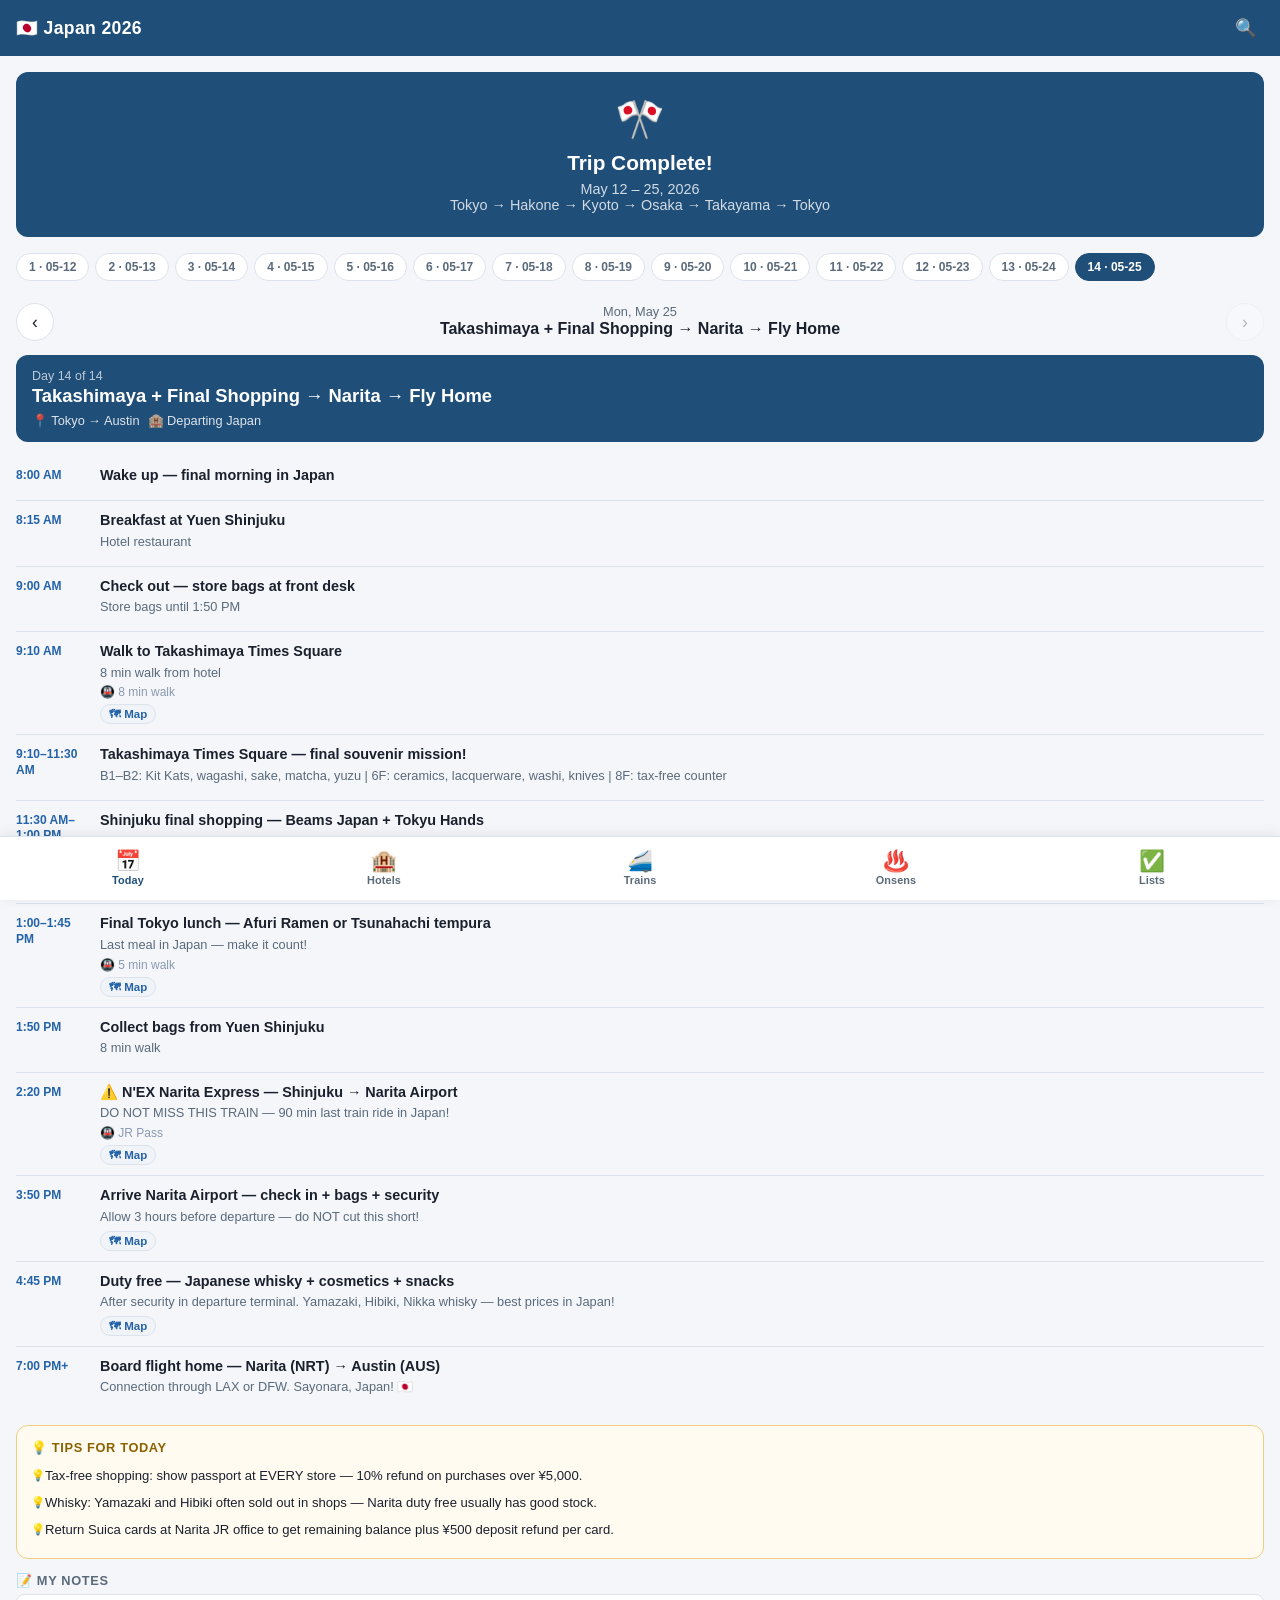
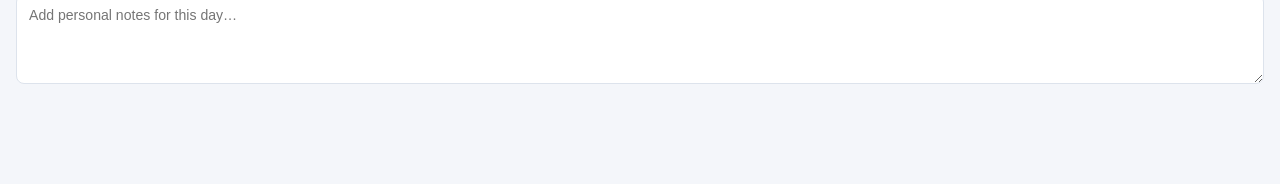
==== index.html @ 53ebca62 "Initial commit: Japan 2026 trip PWA" ====
<!DOCTYPE html>
<html lang="en">
<head>
  <meta charset="UTF-8">
  <meta name="viewport" content="width=device-width, initial-scale=1.0, viewport-fit=cover">
  <meta name="theme-color" content="#1F4E79">
  <meta name="apple-mobile-web-app-capable" content="yes">
  <meta name="apple-mobile-web-app-status-bar-style" content="black-translucent">
  <meta name="apple-mobile-web-app-title" content="Japan 2026">
  <meta name="description" content="Japan Trip 2026 — Personal Travel Companion">
  <title>Japan 2026</title>
  <link rel="manifest" href="manifest.json">
  <link rel="apple-touch-icon" href="icons/icon-192.png">
  <link rel="stylesheet" href="css/styles.css">
</head>
<body>

  <!-- HEADER -->
  <header id="app-header">
    <div class="header-inner">
      <span id="header-title">🇯🇵 Japan 2026</span>
      <button id="search-btn" class="icon-btn" aria-label="Search">🔍</button>
    </div>
  </header>

  <!-- SEARCH OVERLAY -->
  <div id="search-overlay" class="hidden">
    <div class="search-box">
      <input type="text" id="search-input" placeholder="Search activities, places, hotels…" autocomplete="off">
      <button id="search-close" class="icon-btn">✕</button>
    </div>
    <div id="search-results"></div>
  </div>

  <!-- MAIN CONTENT -->
  <main id="main-content">

    <!-- TAB: ITINERARY -->
    <section id="tab-itinerary" class="tab-panel active">
      <div id="itinerary-content"></div>
    </section>

    <!-- TAB: HOTELS -->
    <section id="tab-hotels" class="tab-panel">
      <div id="hotels-content"></div>
    </section>

    <!-- TAB: TRAINS -->
    <section id="tab-trains" class="tab-panel">
      <div id="trains-content"></div>
    </section>

    <!-- TAB: ONSENS -->
    <section id="tab-onsens" class="tab-panel">
      <div id="onsens-content"></div>
    </section>

    <!-- TAB: CHECKLISTS -->
    <section id="tab-checklists" class="tab-panel">
      <div id="checklists-content"></div>
    </section>

  </main>

  <!-- BOTTOM NAV -->
  <nav id="bottom-nav">
    <button class="nav-btn active" data-tab="itinerary">
      <span class="nav-icon">📅</span>
      <span class="nav-label">Today</span>
    </button>
    <button class="nav-btn" data-tab="hotels">
      <span class="nav-icon">🏨</span>
      <span class="nav-label">Hotels</span>
    </button>
    <button class="nav-btn" data-tab="trains">
      <span class="nav-icon">🚄</span>
      <span class="nav-label">Trains</span>
    </button>
    <button class="nav-btn" data-tab="onsens">
      <span class="nav-icon">♨️</span>
      <span class="nav-label">Onsens</span>
    </button>
    <button class="nav-btn" data-tab="checklists">
      <span class="nav-icon">✅</span>
      <span class="nav-label">Lists</span>
    </button>
  </nav>

  <!-- SCRIPTS -->
  <script src="js/data.js"></script>
  <script src="js/itinerary.js"></script>
  <script src="js/hotels.js"></script>
  <script src="js/trains.js"></script>
  <script src="js/onsens.js"></script>
  <script src="js/checklists.js"></script>
  <script src="js/app.js"></script>
</body>
</html>
---- css/styles.css ----
/* ============================================================
   JAPAN 2026 TRAVEL COMPANION — STYLES
   ============================================================ */

/* ---------- CSS Variables ---------- */
:root {
  --navy:        #1F4E79;
  --navy-dark:   #163a5a;
  --navy-light:  #2563a8;
  --red:         #C00000;
  --red-light:   #e53935;
  --gold:        #C9A84C;
  --gold-light:  #f0d080;
  --green-car:   #2E7D32;
  --green-light: #4caf50;
  --cream:       #FFF8F0;
  --white:       #ffffff;

  --bg:          #f4f6fa;
  --surface:     #ffffff;
  --surface2:    #f0f4f8;
  --border:      #dde3ec;
  --text:        #1a202c;
  --text-muted:  #5a6a7a;
  --text-light:  #8a9ab0;

  --header-h:    56px;
  --nav-h:       64px;
  --radius:      12px;
  --radius-sm:   8px;
  --shadow:      0 2px 8px rgba(0,0,0,0.08);
  --shadow-md:   0 4px 16px rgba(0,0,0,0.12);

  --urgent:      #d32f2f;
  --urgent-bg:   #ffebee;
  --high:        #e65100;
  --high-bg:     #fff3e0;
  --medium:      #f57f17;
  --medium-bg:   #fffde7;
}

@media (prefers-color-scheme: dark) {
  :root {
    --bg:         #0f1923;
    --surface:    #1a2535;
    --surface2:   #1f2d40;
    --border:     #2a3a4e;
    --text:       #e8edf5;
    --text-muted: #8a9ab0;
    --text-light: #5a6a7a;
    --cream:      #1a2535;

    --urgent-bg:  #2d1515;
    --high-bg:    #2d1f0a;
    --medium-bg:  #2d2800;
  }
}

/* ---------- Reset & Base ---------- */
*, *::before, *::after { box-sizing: border-box; margin: 0; padding: 0; }

html {
  font-size: 16px;
  -webkit-text-size-adjust: 100%;
}

body {
  font-family: -apple-system, BlinkMacSystemFont, "Segoe UI", Roboto, sans-serif;
  background: var(--bg);
  color: var(--text);
  min-height: 100vh;
  overflow-x: hidden;
  padding-top: var(--header-h);
  padding-bottom: calc(var(--nav-h) + env(safe-area-inset-bottom));
}

a { color: var(--navy-light); text-decoration: none; }
button { cursor: pointer; font-family: inherit; border: none; background: none; }
input { font-family: inherit; }

/* ---------- Header ---------- */
#app-header {
  position: fixed;
  top: 0; left: 0; right: 0;
  height: var(--header-h);
  background: var(--navy);
  z-index: 100;
  padding-top: env(safe-area-inset-top);
}

.header-inner {
  display: flex;
  align-items: center;
  justify-content: space-between;
  height: var(--header-h);
  padding: 0 16px;
}

#header-title {
  font-size: 1.1rem;
  font-weight: 700;
  color: var(--white);
  letter-spacing: 0.02em;
}

.icon-btn {
  width: 36px; height: 36px;
  border-radius: 50%;
  display: flex; align-items: center; justify-content: center;
  font-size: 1.1rem;
  color: var(--white);
  transition: background 0.15s;
}
.icon-btn:hover { background: rgba(255,255,255,0.15); }

/* ---------- Bottom Nav ---------- */
#bottom-nav {
  position: fixed;
  bottom: 0; left: 0; right: 0;
  height: calc(var(--nav-h) + env(safe-area-inset-bottom));
  padding-bottom: env(safe-area-inset-bottom);
  background: var(--surface);
  border-top: 1px solid var(--border);
  display: flex;
  z-index: 100;
  box-shadow: 0 -2px 12px rgba(0,0,0,0.08);
}

.nav-btn {
  flex: 1;
  display: flex;
  flex-direction: column;
  align-items: center;
  justify-content: center;
  gap: 3px;
  color: var(--text-muted);
  transition: color 0.15s;
  -webkit-tap-highlight-color: transparent;
}

.nav-btn.active { color: var(--navy); }
@media (prefers-color-scheme: dark) {
  .nav-btn.active { color: #60a0d8; }
}

.nav-icon { font-size: 1.3rem; line-height: 1; }
.nav-label { font-size: 0.68rem; font-weight: 600; letter-spacing: 0.01em; }

/* ---------- Tab Panels ---------- */
.tab-panel {
  display: none;
  min-height: calc(100vh - var(--header-h) - var(--nav-h));
  padding: 16px;
}
.tab-panel.active { display: block; }

/* ---------- Search Overlay ---------- */
#search-overlay {
  position: fixed;
  top: 0; left: 0; right: 0; bottom: 0;
  background: var(--bg);
  z-index: 200;
  padding-top: env(safe-area-inset-top);
  overflow-y: auto;
}
#search-overlay.hidden { display: none; }

.search-box {
  display: flex;
  align-items: center;
  gap: 8px;
  padding: 12px 16px;
  background: var(--navy);
}

#search-input {
  flex: 1;
  height: 40px;
  border-radius: 20px;
  border: none;
  padding: 0 16px;
  font-size: 1rem;
  background: var(--white);
  color: var(--text);
  outline: none;
}

#search-close { color: var(--white); font-size: 1.2rem; }

#search-results { padding: 12px 16px; }

.search-result-item {
  padding: 12px;
  border-radius: var(--radius-sm);
  background: var(--surface);
  margin-bottom: 8px;
  border: 1px solid var(--border);
  cursor: pointer;
  transition: background 0.15s;
}
.search-result-item:hover { background: var(--surface2); }
.search-result-item .sr-day { font-size: 0.75rem; color: var(--navy-light); font-weight: 600; margin-bottom: 2px; }
.search-result-item .sr-name { font-size: 0.95rem; font-weight: 600; }
.search-result-item .sr-desc { font-size: 0.8rem; color: var(--text-muted); margin-top: 2px; }
.search-empty { text-align: center; color: var(--text-muted); padding: 40px 16px; }

/* ---------- Cards ---------- */
.card {
  background: var(--surface);
  border-radius: var(--radius);
  padding: 16px;
  margin-bottom: 12px;
  border: 1px solid var(--border);
  box-shadow: var(--shadow);
}

.card-title {
  font-size: 1rem;
  font-weight: 700;
  margin-bottom: 8px;
  color: var(--text);
}

.card-subtitle {
  font-size: 0.82rem;
  color: var(--text-muted);
  margin-bottom: 6px;
}

/* ---------- Badges ---------- */
.badge {
  display: inline-block;
  padding: 2px 8px;
  border-radius: 20px;
  font-size: 0.72rem;
  font-weight: 700;
  letter-spacing: 0.03em;
  text-transform: uppercase;
}

.badge-navy    { background: var(--navy);  color: white; }
.badge-red     { background: var(--red);   color: white; }
.badge-gold    { background: var(--gold);  color: #3a2a00; }
.badge-green   { background: var(--green-car); color: white; }
.badge-muted   { background: var(--surface2); color: var(--text-muted); border: 1px solid var(--border); }

/* ---------- ITINERARY TAB ---------- */
.countdown-card {
  background: var(--navy);
  color: white;
  border-radius: var(--radius);
  padding: 24px 20px;
  text-align: center;
  margin-bottom: 16px;
}
.countdown-flag { font-size: 3rem; margin-bottom: 8px; }
.countdown-days { font-size: 3rem; font-weight: 800; line-height: 1; }
.countdown-label { font-size: 1rem; opacity: 0.85; margin-top: 4px; }
.countdown-dates { font-size: 0.82rem; opacity: 0.65; margin-top: 8px; }

.trip-summary-card {
  background: var(--navy);
  color: white;
  border-radius: var(--radius);
  padding: 24px 20px;
  text-align: center;
  margin-bottom: 16px;
}

/* Day nav */
.day-nav {
  display: flex;
  align-items: center;
  gap: 10px;
  margin-bottom: 14px;
}

.day-nav-arrow {
  width: 38px; height: 38px;
  border-radius: 50%;
  background: var(--surface);
  border: 1px solid var(--border);
  font-size: 1.1rem;
  display: flex; align-items: center; justify-content: center;
  flex-shrink: 0;
  color: var(--text);
  transition: background 0.15s;
}
.day-nav-arrow:hover { background: var(--surface2); }
.day-nav-arrow:disabled { opacity: 0.3; cursor: default; }

.day-nav-center {
  flex: 1;
  text-align: center;
}

.day-nav-date {
  font-size: 0.8rem;
  color: var(--text-muted);
}

.day-nav-title {
  font-size: 1rem;
  font-weight: 700;
  line-height: 1.3;
}

/* Day picker strip */
.day-picker {
  display: flex;
  overflow-x: auto;
  gap: 6px;
  padding-bottom: 8px;
  margin-bottom: 14px;
  scrollbar-width: none;
  -ms-overflow-style: none;
}
.day-picker::-webkit-scrollbar { display: none; }

.day-pill {
  flex-shrink: 0;
  padding: 6px 12px;
  border-radius: 20px;
  font-size: 0.75rem;
  font-weight: 600;
  background: var(--surface);
  border: 1px solid var(--border);
  color: var(--text-muted);
  cursor: pointer;
  transition: all 0.15s;
  white-space: nowrap;
}
.day-pill:hover { border-color: var(--navy); color: var(--navy); }
.day-pill.active {
  background: var(--navy);
  border-color: var(--navy);
  color: white;
}
.day-pill.today {
  border-color: var(--red);
  color: var(--red);
}
.day-pill.today.active {
  background: var(--red);
  border-color: var(--red);
  color: white;
}

/* Day header */
.day-header {
  background: var(--navy);
  color: white;
  border-radius: var(--radius);
  padding: 14px 16px;
  margin-bottom: 14px;
}
.day-header-num { font-size: 0.78rem; opacity: 0.7; }
.day-header-title { font-size: 1.15rem; font-weight: 800; margin: 2px 0 6px; }
.day-header-meta {
  display: flex;
  flex-wrap: wrap;
  gap: 8px;
  font-size: 0.8rem;
  opacity: 0.85;
}
.day-header-meta span { display: flex; align-items: center; gap: 4px; }

/* Activity list */
.activity-list { margin-bottom: 14px; }

.activity-item {
  display: flex;
  gap: 12px;
  padding: 10px 0;
  border-bottom: 1px solid var(--border);
}
.activity-item:last-child { border-bottom: none; }

.activity-time {
  width: 72px;
  flex-shrink: 0;
  font-size: 0.75rem;
  font-weight: 600;
  color: var(--navy-light);
  padding-top: 2px;
  line-height: 1.3;
}
@media (prefers-color-scheme: dark) {
  .activity-time { color: #60a0d8; }
}

.activity-body { flex: 1; min-width: 0; }

.activity-name {
  font-size: 0.9rem;
  font-weight: 600;
  line-height: 1.35;
  margin-bottom: 2px;
}

.activity-desc {
  font-size: 0.8rem;
  color: var(--text-muted);
  line-height: 1.4;
  margin-bottom: 4px;
}

.activity-transport {
  font-size: 0.75rem;
  color: var(--text-light);
  display: flex;
  align-items: center;
  gap: 4px;
}

.activity-actions {
  display: flex;
  gap: 6px;
  margin-top: 5px;
}

.map-btn {
  font-size: 0.72rem;
  padding: 3px 8px;
  border-radius: 12px;
  background: var(--surface2);
  border: 1px solid var(--border);
  color: var(--navy-light);
  font-weight: 600;
}
.map-btn:hover { background: var(--navy); color: white; border-color: var(--navy); }
@media (prefers-color-scheme: dark) {
  .map-btn { color: #60a0d8; }
  .map-btn:hover { background: var(--navy); color: white; }
}

/* Tips section */
.tips-section {
  background: #fffbf0;
  border: 1px solid #f0d080;
  border-radius: var(--radius);
  padding: 14px;
  margin-bottom: 14px;
}
@media (prefers-color-scheme: dark) {
  .tips-section {
    background: #2a2310;
    border-color: #5a4a10;
  }
}

.tips-title {
  font-size: 0.8rem;
  font-weight: 700;
  text-transform: uppercase;
  letter-spacing: 0.05em;
  color: #8a6200;
  margin-bottom: 8px;
}
@media (prefers-color-scheme: dark) {
  .tips-title { color: var(--gold-light); }
}

.tip-item {
  font-size: 0.82rem;
  color: var(--text);
  padding: 3px 0 3px 14px;
  position: relative;
  line-height: 1.45;
  margin-bottom: 2px;
}
.tip-item::before {
  content: "💡";
  position: absolute;
  left: 0;
  font-size: 0.7rem;
  top: 4px;
}

/* Notes section */
.notes-section { margin-bottom: 16px; }
.notes-label {
  font-size: 0.8rem;
  font-weight: 700;
  text-transform: uppercase;
  letter-spacing: 0.05em;
  color: var(--text-muted);
  margin-bottom: 6px;
}

.notes-textarea {
  width: 100%;
  min-height: 90px;
  border-radius: var(--radius-sm);
  border: 1px solid var(--border);
  padding: 10px 12px;
  font-size: 0.88rem;
  font-family: inherit;
  background: var(--surface);
  color: var(--text);
  resize: vertical;
  line-height: 1.5;
  outline: none;
  transition: border-color 0.15s;
}
.notes-textarea:focus { border-color: var(--navy); }

/* ---------- HOTELS TAB ---------- */
.taqbin-banner {
  background: #fff3e0;
  border: 1px solid #ff9800;
  border-radius: var(--radius-sm);
  padding: 10px 14px;
  margin-bottom: 10px;
  font-size: 0.82rem;
  display: flex;
  align-items: flex-start;
  gap: 8px;
}
@media (prefers-color-scheme: dark) {
  .taqbin-banner {
    background: #2d1f0a;
    border-color: #c87300;
  }
}
.taqbin-banner-icon { font-size: 1.2rem; flex-shrink: 0; }
.taqbin-banner strong { display: block; margin-bottom: 2px; }

.hotel-card {
  background: var(--surface);
  border-radius: var(--radius);
  overflow: hidden;
  margin-bottom: 14px;
  border: 1px solid var(--border);
  box-shadow: var(--shadow);
}

.hotel-card-header {
  background: var(--navy);
  color: white;
  padding: 12px 16px;
  display: flex;
  align-items: flex-start;
  justify-content: space-between;
  gap: 8px;
}

.hotel-name { font-size: 1rem; font-weight: 700; line-height: 1.3; }
.hotel-city { font-size: 0.78rem; opacity: 0.8; margin-top: 2px; }

.hotel-badges { display: flex; flex-direction: column; gap: 4px; align-items: flex-end; flex-shrink: 0; }

.hotel-card-body { padding: 14px 16px; }

.hotel-dates {
  display: flex;
  gap: 6px;
  flex-wrap: wrap;
  margin-bottom: 10px;
}

.hotel-info-row {
  display: flex;
  align-items: flex-start;
  gap: 8px;
  font-size: 0.82rem;
  padding: 5px 0;
  border-bottom: 1px solid var(--border);
}
.hotel-info-row:last-of-type { border-bottom: none; }
.hotel-info-icon { font-size: 0.9rem; flex-shrink: 0; width: 20px; }
.hotel-info-text { flex: 1; color: var(--text); line-height: 1.4; }
.hotel-info-text a { color: var(--navy-light); }

.hotel-note {
  margin-top: 10px;
  padding: 8px 12px;
  background: var(--surface2);
  border-radius: var(--radius-sm);
  font-size: 0.8rem;
  color: var(--text-muted);
  line-height: 1.45;
}

.hotel-actions {
  display: flex;
  gap: 8px;
  margin-top: 12px;
}

.btn-secondary {
  flex: 1;
  padding: 8px 12px;
  border-radius: var(--radius-sm);
  background: var(--surface2);
  border: 1px solid var(--border);
  font-size: 0.82rem;
  font-weight: 600;
  color: var(--navy-light);
  text-align: center;
  transition: all 0.15s;
}
.btn-secondary:hover { background: var(--navy); color: white; border-color: var(--navy); }
@media (prefers-color-scheme: dark) {
  .btn-secondary { color: #60a0d8; }
  .btn-secondary:hover { background: var(--navy); color: white; }
}

/* ---------- TRAINS TAB ---------- */
.trains-note {
  background: var(--surface2);
  border-radius: var(--radius-sm);
  padding: 10px 14px;
  font-size: 0.8rem;
  color: var(--text-muted);
  margin-bottom: 16px;
  border: 1px solid var(--border);
}

.train-card {
  background: var(--surface);
  border-radius: var(--radius);
  margin-bottom: 12px;
  border: 1px solid var(--border);
  box-shadow: var(--shadow);
  overflow: hidden;
}

.train-card.gran-class {
  border-color: var(--gold);
  box-shadow: 0 2px 8px rgba(201,168,76,0.2);
}

.train-card.green-car {
  border-color: var(--green-car);
  box-shadow: 0 2px 8px rgba(46,125,50,0.2);
}

.train-card-header {
  padding: 12px 14px 10px;
  display: flex;
  align-items: flex-start;
  justify-content: space-between;
  gap: 8px;
}

.train-card.gran-class .train-card-header { background: linear-gradient(135deg, #2a1f00, #3d2f00); }
.train-card.green-car .train-card-header { background: linear-gradient(135deg, #0a1f0a, #122012); }

.train-route { flex: 1; }
.train-from-to {
  font-size: 1rem;
  font-weight: 700;
  color: var(--text);
  display: flex;
  align-items: center;
  gap: 6px;
  flex-wrap: wrap;
}
.train-card.gran-class .train-from-to,
.train-card.green-car .train-from-to { color: white; }

.train-arrow { color: var(--text-muted); font-size: 0.9rem; }
.train-card.gran-class .train-arrow,
.train-card.green-car .train-arrow { color: rgba(255,255,255,0.5); }

.train-name-line {
  font-size: 0.78rem;
  color: var(--text-muted);
  margin-top: 3px;
}
.train-card.gran-class .train-name-line,
.train-card.green-car .train-name-line { color: rgba(255,255,255,0.65); }

.train-class-badge { flex-shrink: 0; }

.train-card-meta {
  display: flex;
  gap: 6px;
  flex-wrap: wrap;
  padding: 8px 14px;
  border-top: 1px solid var(--border);
  font-size: 0.75rem;
  color: var(--text-muted);
}

.train-meta-item {
  display: flex;
  align-items: center;
  gap: 4px;
}

.train-seat-tip {
  margin: 0 14px 12px;
  padding: 9px 12px;
  border-radius: var(--radius-sm);
  font-size: 0.8rem;
  line-height: 1.45;
  font-weight: 500;
}

.train-card.gran-class .train-seat-tip {
  background: #3d2f00;
  color: var(--gold-light);
  border: 1px solid var(--gold);
}

.train-card.green-car .train-seat-tip {
  background: #0a1f0a;
  color: #a5d6a7;
  border: 1px solid var(--green-car);
}

.train-card:not(.gran-class):not(.green-car) .train-seat-tip {
  background: var(--surface2);
  color: var(--text);
  border: 1px solid var(--border);
}

.train-booking-note {
  margin: 0 14px 12px;
  padding: 7px 10px;
  background: var(--surface2);
  border-radius: var(--radius-sm);
  font-size: 0.75rem;
  color: var(--text-muted);
  border-left: 3px solid var(--navy);
}

.jr-pass-tag {
  display: inline-flex;
  align-items: center;
  gap: 3px;
  padding: 2px 7px;
  border-radius: 10px;
  font-size: 0.7rem;
  font-weight: 700;
  background: #e8f4e8;
  color: var(--green-car);
  border: 1px solid #b8d8b8;
}
.jr-pass-tag.supplement {
  background: #fff3cd;
  color: #856404;
  border-color: #ffd966;
}
@media (prefers-color-scheme: dark) {
  .jr-pass-tag { background: #0f2a0f; color: #81c784; border-color: #2a5a2a; }
  .jr-pass-tag.supplement { background: #2a2000; color: #ffd54f; border-color: #5a4a00; }
}

/* ---------- ONSENS TAB ---------- */
.onsen-progress-bar {
  background: var(--surface);
  border-radius: var(--radius);
  padding: 16px;
  margin-bottom: 16px;
  border: 1px solid var(--border);
  text-align: center;
}

.onsen-progress-text {
  font-size: 1.1rem;
  font-weight: 700;
  margin-bottom: 10px;
}

.progress-track {
  height: 10px;
  background: var(--surface2);
  border-radius: 5px;
  overflow: hidden;
  border: 1px solid var(--border);
}

.progress-fill {
  height: 100%;
  background: linear-gradient(90deg, var(--navy), var(--navy-light));
  border-radius: 5px;
  transition: width 0.4s ease;
}

.onsen-card {
  background: var(--surface);
  border-radius: var(--radius);
  margin-bottom: 12px;
  border: 1px solid var(--border);
  box-shadow: var(--shadow);
  transition: opacity 0.3s, border-color 0.3s;
  overflow: hidden;
}

.onsen-card.visited {
  opacity: 0.55;
  border-color: var(--border);
}

.onsen-card-header {
  background: linear-gradient(135deg, #1a3a5a, #2563a8);
  padding: 12px 14px;
  display: flex;
  align-items: flex-start;
  justify-content: space-between;
  gap: 8px;
}

.onsen-num {
  font-size: 0.75rem;
  font-weight: 700;
  color: rgba(255,255,255,0.6);
  text-transform: uppercase;
  letter-spacing: 0.05em;
}

.onsen-name { font-size: 0.95rem; font-weight: 700; color: white; margin-top: 2px; }
.onsen-date { font-size: 0.78rem; color: rgba(255,255,255,0.75); margin-top: 3px; }

.onsen-check-wrap {
  display: flex;
  align-items: center;
  justify-content: center;
  flex-shrink: 0;
}

.onsen-check {
  width: 28px; height: 28px;
  border-radius: 50%;
  border: 2px solid rgba(255,255,255,0.5);
  background: transparent;
  color: white;
  font-size: 1rem;
  display: flex; align-items: center; justify-content: center;
  cursor: pointer;
  transition: all 0.2s;
  flex-shrink: 0;
}

.onsen-check.checked {
  background: white;
  border-color: white;
  color: var(--navy);
}

.onsen-card-body { padding: 12px 14px; }

.onsen-type {
  font-size: 0.78rem;
  color: var(--navy-light);
  font-weight: 600;
  margin-bottom: 6px;
}
@media (prefers-color-scheme: dark) {
  .onsen-type { color: #60a0d8; }
}

.onsen-desc {
  font-size: 0.84rem;
  color: var(--text);
  line-height: 1.5;
  margin-bottom: 8px;
}

.onsen-tips {
  font-size: 0.78rem;
  color: var(--text-muted);
  line-height: 1.45;
  padding: 8px 10px;
  background: var(--surface2);
  border-radius: var(--radius-sm);
  border-left: 3px solid var(--navy);
}

/* ---------- CHECKLISTS TAB ---------- */
.checklist-section { margin-bottom: 24px; }

.checklist-header {
  display: flex;
  align-items: center;
  justify-content: space-between;
  margin-bottom: 12px;
}

.checklist-title {
  font-size: 1.05rem;
  font-weight: 700;
}

.reset-btn {
  font-size: 0.75rem;
  color: var(--text-muted);
  padding: 4px 10px;
  border-radius: 12px;
  border: 1px solid var(--border);
  background: var(--surface);
  transition: all 0.15s;
}
.reset-btn:hover { color: var(--red); border-color: var(--red); }

.checklist-progress {
  margin-bottom: 12px;
}

.checklist-progress-text {
  font-size: 0.78rem;
  color: var(--text-muted);
  margin-bottom: 5px;
  display: flex;
  justify-content: space-between;
}

.checklist-item {
  display: flex;
  align-items: flex-start;
  gap: 10px;
  padding: 11px 14px;
  background: var(--surface);
  border-radius: var(--radius-sm);
  border: 1px solid var(--border);
  margin-bottom: 7px;
  transition: opacity 0.2s;
  cursor: pointer;
  -webkit-tap-highlight-color: transparent;
}

.checklist-item.done { opacity: 0.45; }
.checklist-item.done .ci-name { text-decoration: line-through; }

.ci-checkbox {
  width: 22px; height: 22px;
  border-radius: 6px;
  border: 2px solid var(--border);
  flex-shrink: 0;
  margin-top: 1px;
  display: flex; align-items: center; justify-content: center;
  font-size: 0.85rem;
  transition: all 0.2s;
  background: var(--surface);
}

.checklist-item.done .ci-checkbox {
  background: var(--navy);
  border-color: var(--navy);
  color: white;
}

.ci-body { flex: 1; min-width: 0; }
.ci-name { font-size: 0.88rem; font-weight: 600; line-height: 1.35; margin-bottom: 3px; }
.ci-meta { font-size: 0.75rem; color: var(--text-muted); }

.priority-badge {
  display: inline-block;
  padding: 1px 7px;
  border-radius: 10px;
  font-size: 0.68rem;
  font-weight: 800;
  text-transform: uppercase;
  letter-spacing: 0.04em;
  margin-right: 4px;
}
.priority-urgent { background: var(--urgent-bg); color: var(--urgent); border: 1px solid var(--urgent); }
.priority-high    { background: var(--high-bg);   color: var(--high);   border: 1px solid var(--high); }
.priority-medium  { background: var(--medium-bg); color: var(--medium); border: 1px solid var(--medium); }

/* ---------- Section headings ---------- */
.section-heading {
  font-size: 0.72rem;
  font-weight: 700;
  text-transform: uppercase;
  letter-spacing: 0.07em;
  color: var(--text-muted);
  margin: 18px 0 8px;
  padding-bottom: 4px;
  border-bottom: 1px solid var(--border);
}

/* ---------- Empty states ---------- */
.empty-state {
  text-align: center;
  padding: 48px 16px;
  color: var(--text-muted);
}
.empty-state .es-icon { font-size: 3rem; margin-bottom: 10px; }
.empty-state .es-msg  { font-size: 0.9rem; }

/* ---------- Utilities ---------- */
.hidden { display: none !important; }
.mt-8 { margin-top: 8px; }
.mt-12 { margin-top: 12px; }

/* ---------- Loading ---------- */
#loading {
  position: fixed;
  inset: 0;
  background: var(--navy);
  display: flex;
  flex-direction: column;
  align-items: center;
  justify-content: center;
  z-index: 1000;
  gap: 16px;
}
#loading .load-flag { font-size: 4rem; }
#loading .load-text { color: white; font-size: 1rem; opacity: 0.8; }
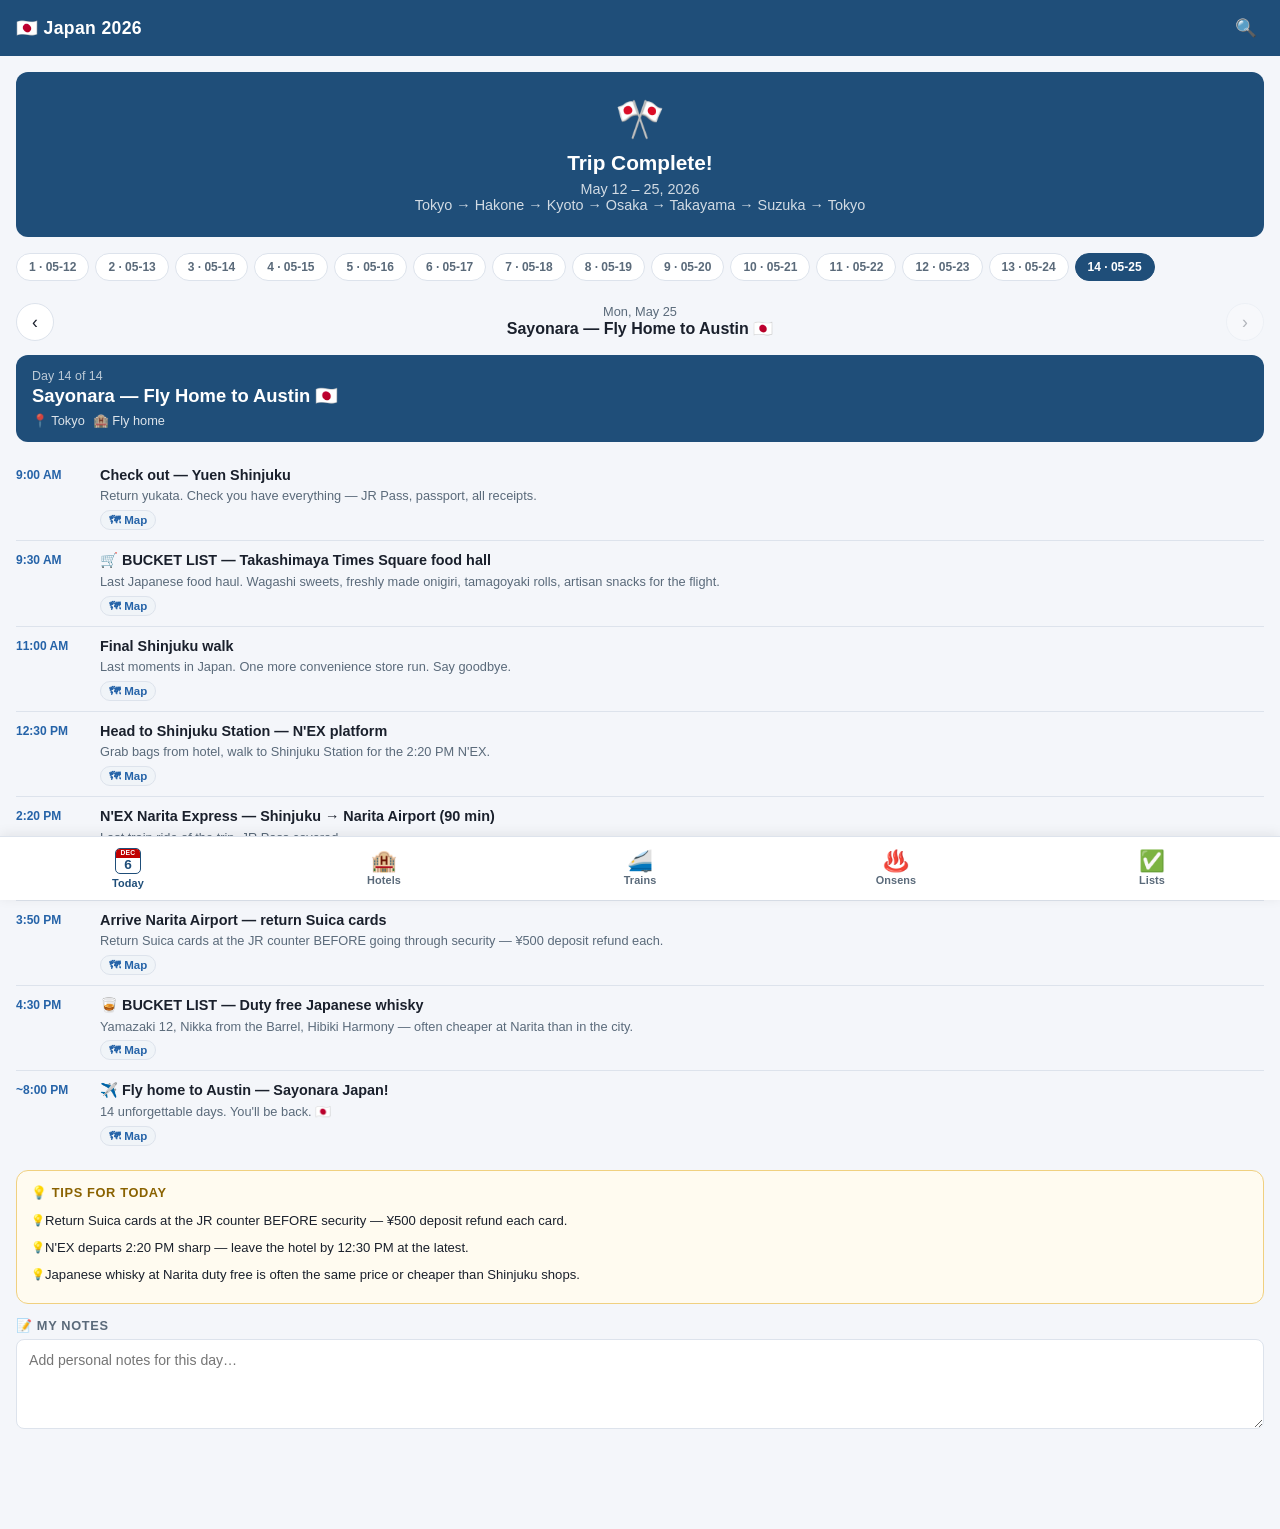
==== commit 7852f9bf: "Replace static calendar emoji with dynamic date badge showing real month/day" ====
--- a/index.html
+++ b/index.html
@@ -65,7 +65,12 @@
   <!-- BOTTOM NAV -->
   <nav id="bottom-nav">
     <button class="nav-btn active" data-tab="itinerary">
-      <span class="nav-icon">📅</span>
+      <span class="nav-icon">
+        <span class="cal-badge">
+          <span class="cal-month" id="cal-month"></span>
+          <span class="cal-day" id="cal-day"></span>
+        </span>
+      </span>
       <span class="nav-label">Today</span>
     </button>
     <button class="nav-btn" data-tab="hotels">
--- a/css/styles.css
+++ b/css/styles.css
@@ -146,6 +146,34 @@
 .nav-icon { font-size: 1.3rem; line-height: 1; }
 .nav-label { font-size: 0.68rem; font-weight: 600; letter-spacing: 0.01em; }
 
+/* ---------- Dynamic Calendar Badge ---------- */
+.cal-badge {
+  display: flex;
+  flex-direction: column;
+  align-items: center;
+  width: 26px;
+  border-radius: 5px;
+  overflow: hidden;
+  border: 1.5px solid currentColor;
+  line-height: 1;
+}
+.cal-month {
+  width: 100%;
+  text-align: center;
+  font-size: 0.42rem;
+  font-weight: 700;
+  letter-spacing: 0.04em;
+  text-transform: uppercase;
+  background: var(--red);
+  color: #fff;
+  padding: 1px 0;
+}
+.cal-day {
+  font-size: 0.85rem;
+  font-weight: 700;
+  padding: 0px 2px 1px;
+}
+
 /* ---------- Tab Panels ---------- */
 .tab-panel {
   display: none;
@@ -982,6 +1010,244 @@
 .empty-state .es-icon { font-size: 3rem; margin-bottom: 10px; }
 .empty-state .es-msg  { font-size: 0.9rem; }
 
+/* ---------- Pre-Trip To-Do List (shown before May 12) ---------- */
+#pretodo-wrap {
+  margin-bottom: 16px;
+}
+
+.pretodo-header {
+  display: flex;
+  align-items: center;
+  justify-content: space-between;
+  margin-bottom: 8px;
+}
+
+.pretodo-title {
+  font-size: 0.95rem;
+  font-weight: 700;
+}
+
+.pretodo-count {
+  font-size: 0.78rem;
+  color: var(--text-muted);
+  font-weight: 600;
+}
+
+.pretodo-progress {
+  height: 6px;
+  background: var(--surface2);
+  border-radius: 3px;
+  overflow: hidden;
+  border: 1px solid var(--border);
+  margin-bottom: 14px;
+}
+
+.pretodo-progress-fill {
+  height: 100%;
+  background: linear-gradient(90deg, var(--navy), var(--navy-light));
+  border-radius: 3px;
+  transition: width 0.4s ease;
+}
+
+.pretodo-group-label {
+  font-size: 0.7rem;
+  font-weight: 700;
+  text-transform: uppercase;
+  letter-spacing: 0.07em;
+  color: var(--text-muted);
+  margin: 14px 0 6px;
+  padding-bottom: 4px;
+  border-bottom: 1px solid var(--border);
+}
+
+.pretodo-item {
+  display: flex;
+  align-items: flex-start;
+  gap: 10px;
+  padding: 10px 12px;
+  background: var(--surface);
+  border-radius: var(--radius-sm);
+  border: 1px solid var(--border);
+  margin-bottom: 6px;
+  cursor: pointer;
+  transition: opacity 0.2s;
+  -webkit-tap-highlight-color: transparent;
+}
+
+.pretodo-item.done {
+  opacity: 0.4;
+}
+
+.pretodo-item.done .pretodo-name {
+  text-decoration: line-through;
+}
+
+.pretodo-check {
+  width: 22px;
+  height: 22px;
+  border-radius: 6px;
+  border: 2px solid var(--border);
+  flex-shrink: 0;
+  margin-top: 1px;
+  display: flex;
+  align-items: center;
+  justify-content: center;
+  font-size: 0.85rem;
+  background: var(--surface);
+  transition: all 0.2s;
+}
+
+.pretodo-item.done .pretodo-check {
+  background: var(--navy);
+  border-color: var(--navy);
+  color: white;
+}
+
+.pretodo-body { flex: 1; min-width: 0; }
+
+.pretodo-name {
+  font-size: 0.87rem;
+  font-weight: 600;
+  line-height: 1.35;
+  margin-bottom: 3px;
+}
+
+.pretodo-where {
+  font-size: 0.75rem;
+  color: var(--text-muted);
+  margin-bottom: 4px;
+}
+
+.pretodo-where a { color: var(--navy-light); }
+
+.pretodo-sale-alert {
+  display: flex;
+  align-items: flex-start;
+  gap: 6px;
+  margin-top: 6px;
+  padding: 7px 10px;
+  background: #fff8e1;
+  border: 1px solid #f9a825;
+  border-left: 3px solid #f9a825;
+  border-radius: var(--radius-sm);
+  font-size: 0.8rem;
+}
+
+@media (prefers-color-scheme: dark) {
+  .pretodo-sale-alert {
+    background: #2d2200;
+    border-color: #c8920a;
+  }
+}
+
+.pretodo-sale-alert strong {
+  display: block;
+  font-size: 0.82rem;
+  color: var(--text);
+}
+
+.pretodo-sale-jp {
+  font-size: 0.72rem;
+  color: var(--text-muted);
+  margin-top: 1px;
+}
+
+/* ---------- Suzuka Alert Banner (May 23 day card) ---------- */
+.suzuka-alert {
+  display: flex;
+  align-items: flex-start;
+  gap: 12px;
+  background: linear-gradient(135deg, #1a0a00, #3d1500);
+  border: 2px solid #e65100;
+  border-radius: var(--radius);
+  padding: 14px 16px;
+  margin-bottom: 14px;
+  box-shadow: 0 2px 12px rgba(230,81,0,0.25);
+}
+.suzuka-alert-flag {
+  font-size: 1.8rem;
+  flex-shrink: 0;
+  line-height: 1;
+}
+.suzuka-alert-body { flex: 1; }
+.suzuka-alert-title {
+  font-size: 0.85rem;
+  font-weight: 800;
+  color: #ff8a50;
+  text-transform: uppercase;
+  letter-spacing: 0.04em;
+  margin-bottom: 5px;
+}
+.suzuka-alert-msg {
+  font-size: 0.82rem;
+  color: #ffccbc;
+  line-height: 1.5;
+}
+.suzuka-alert-msg strong { color: #ff6d00; }
+
+/* ---------- Train Warning Badge (train 8b) ---------- */
+.train-warning {
+  margin: 0 14px 12px;
+  padding: 9px 12px;
+  background: #2d0a0a;
+  border: 1px solid var(--red);
+  border-left: 4px solid var(--red);
+  border-radius: var(--radius-sm);
+  font-size: 0.8rem;
+  font-weight: 600;
+  color: #ff8a80;
+  line-height: 1.45;
+}
+@media (prefers-color-scheme: light) {
+  .train-warning {
+    background: #ffebee;
+    color: #c62828;
+  }
+}
+
+/* ---------- Sale Date Alert (Bookings tab) ---------- */
+.sale-date-alert {
+  display: flex;
+  align-items: flex-start;
+  gap: 8px;
+  margin-top: 8px;
+  padding: 9px 12px;
+  background: #fff8e1;
+  border: 1px solid #f9a825;
+  border-left: 4px solid #f9a825;
+  border-radius: var(--radius-sm);
+}
+@media (prefers-color-scheme: dark) {
+  .sale-date-alert {
+    background: #2d2200;
+    border-color: #c8920a;
+  }
+}
+.sale-date-icon { font-size: 1.1rem; flex-shrink: 0; margin-top: 1px; }
+.sale-date-details { flex: 1; }
+.sale-date-label {
+  font-size: 0.68rem;
+  font-weight: 800;
+  text-transform: uppercase;
+  letter-spacing: 0.06em;
+  color: #e65100;
+  margin-bottom: 2px;
+}
+@media (prefers-color-scheme: dark) {
+  .sale-date-label { color: #ffb74d; }
+}
+.sale-date-chicago {
+  font-size: 0.85rem;
+  font-weight: 700;
+  color: var(--text);
+  line-height: 1.3;
+}
+.sale-date-japan {
+  font-size: 0.75rem;
+  color: var(--text-muted);
+  margin-top: 2px;
+}
+
 /* ---------- Utilities ---------- */
 .hidden { display: none !important; }
 .mt-8 { margin-top: 8px; }
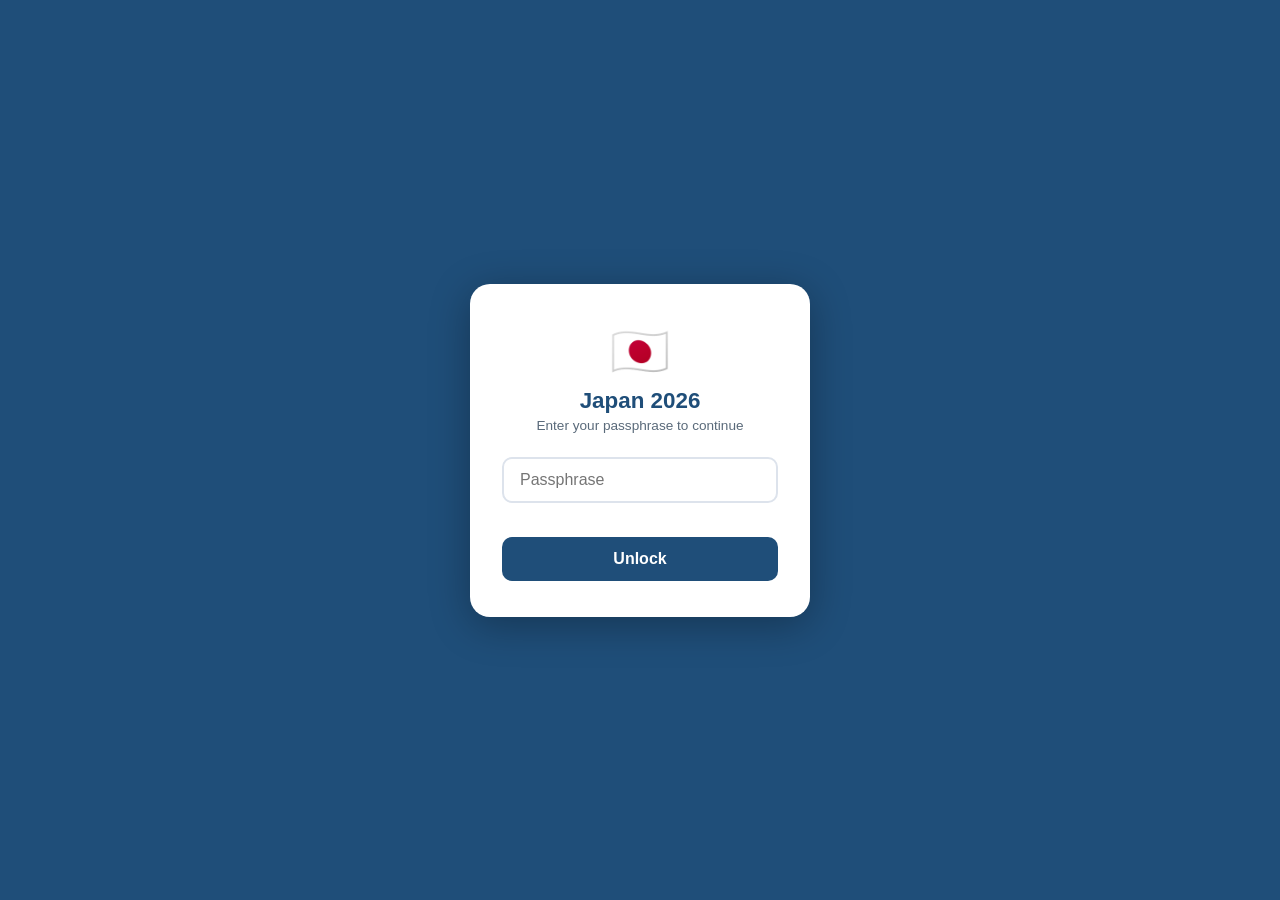
==== commit 3711aa65: "Add passphrase lock screen with PBKDF2 auth + update trip data" ====
--- a/index.html
+++ b/index.html
@@ -92,6 +92,7 @@
   </nav>
 
   <!-- SCRIPTS -->
+  <script src="js/auth.js"></script>
   <script src="js/data.js"></script>
   <script src="js/itinerary.js"></script>
   <script src="js/hotels.js"></script>
--- a/css/styles.css
+++ b/css/styles.css
@@ -1,6 +1,62 @@
 /* ============================================================
    JAPAN 2026 TRAVEL COMPANION — STYLES
    ============================================================ */
+
+/* ---------- Lock Screen ---------- */
+#lock-screen {
+  position: fixed;
+  inset: 0;
+  z-index: 9999;
+  background: #1F4E79;
+  display: flex;
+  align-items: center;
+  justify-content: center;
+  padding: 24px;
+}
+.lock-card {
+  background: #fff;
+  border-radius: 20px;
+  padding: 40px 32px 36px;
+  width: 100%;
+  max-width: 340px;
+  text-align: center;
+  box-shadow: 0 8px 40px rgba(0,0,0,0.3);
+}
+.lock-flag  { font-size: 3rem; margin-bottom: 8px; }
+.lock-title { font-size: 1.4rem; font-weight: 800; color: #1F4E79; margin-bottom: 4px; }
+.lock-sub   { font-size: 0.85rem; color: #5a6a7a; margin-bottom: 24px; }
+.lock-input {
+  width: 100%;
+  box-sizing: border-box;
+  padding: 12px 16px;
+  border: 2px solid #dde3ec;
+  border-radius: 10px;
+  font-size: 1rem;
+  outline: none;
+  margin-bottom: 8px;
+  transition: border-color 0.15s;
+}
+.lock-input:focus { border-color: #1F4E79; }
+.lock-error {
+  font-size: 0.8rem;
+  color: #C00000;
+  min-height: 18px;
+  margin-bottom: 8px;
+}
+.lock-btn {
+  width: 100%;
+  padding: 13px;
+  background: #1F4E79;
+  color: #fff;
+  border: none;
+  border-radius: 10px;
+  font-size: 1rem;
+  font-weight: 700;
+  cursor: pointer;
+  transition: background 0.15s;
+}
+.lock-btn:hover  { background: #163a5a; }
+.lock-btn:disabled { opacity: 0.6; cursor: default; }
 
 /* ---------- CSS Variables ---------- */
 :root {
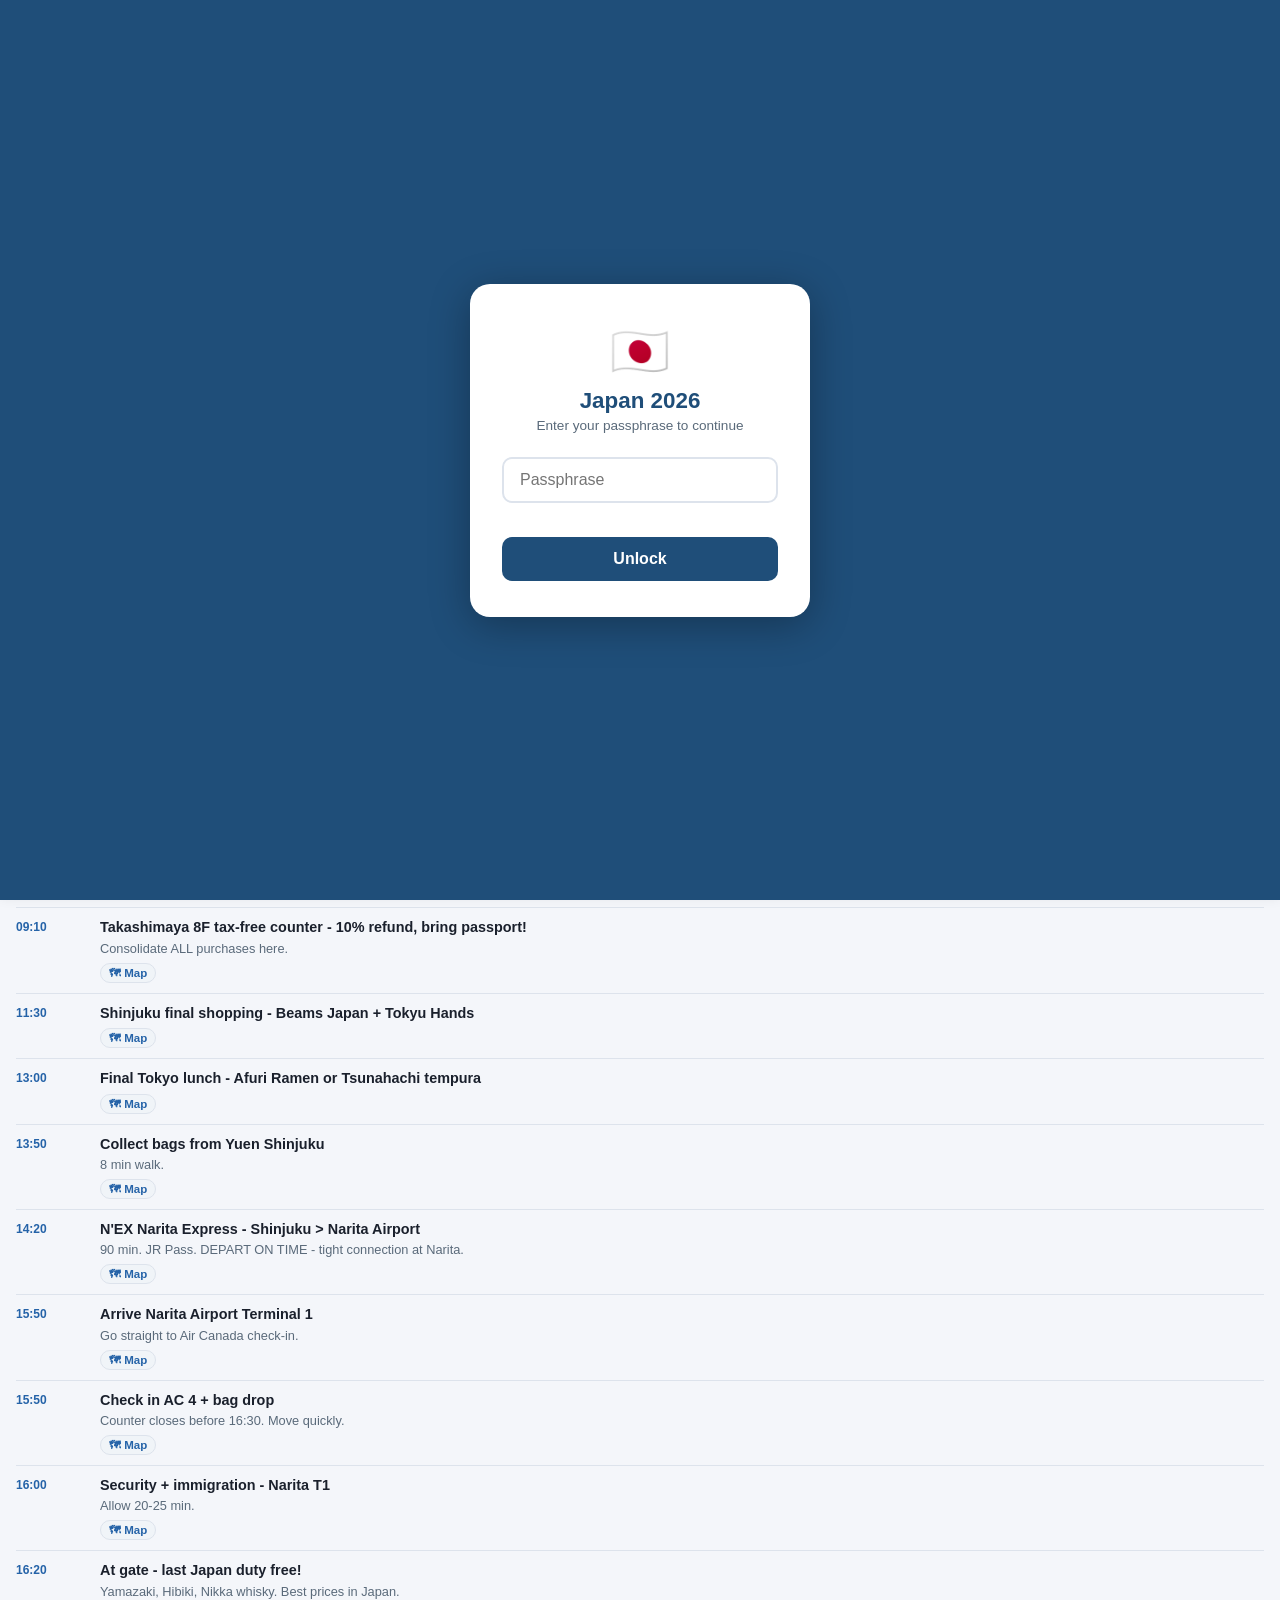
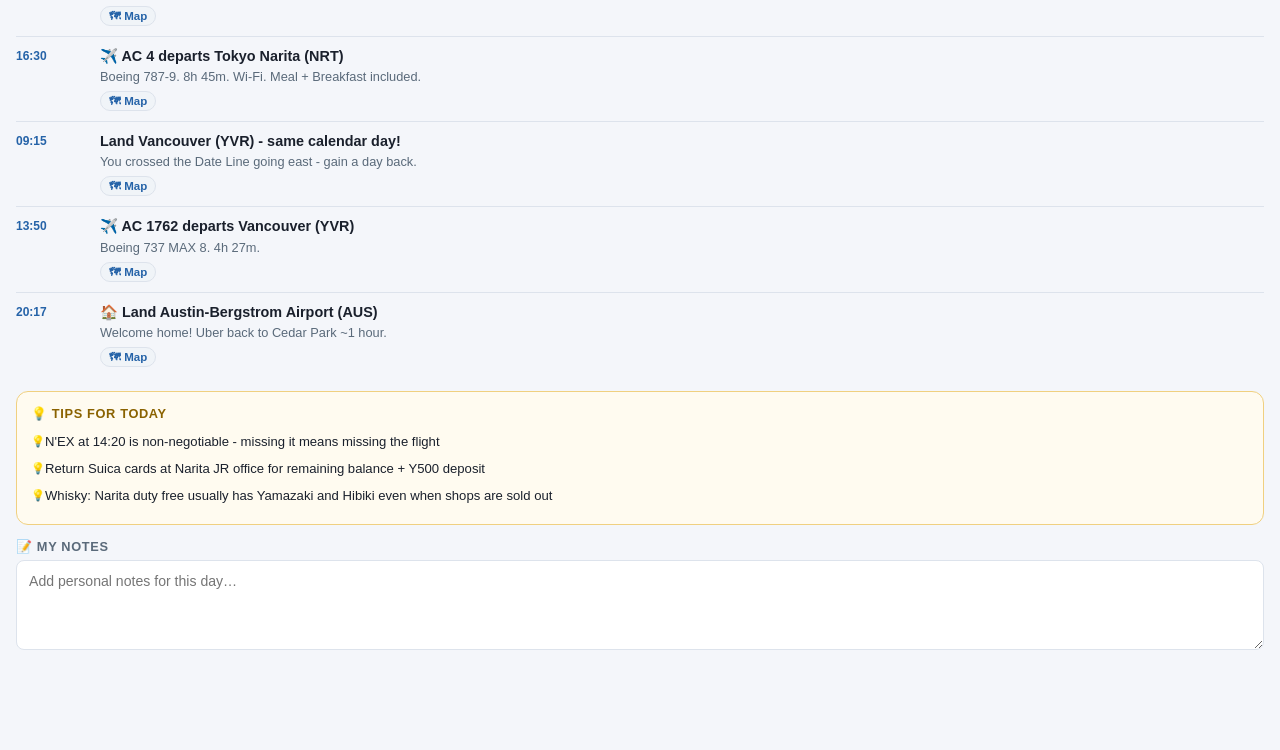
==== commit f43ffe76: "Add Learn tab with sumo explainer iframe, fix Start Over button, cache v9" ====
--- a/index.html
+++ b/index.html
@@ -60,6 +60,11 @@
       <div id="checklists-content"></div>
     </section>
 
+    <!-- TAB: LEARN -->
+    <section id="tab-learn" class="tab-panel">
+      <iframe src="sumo_explainer.html" id="sumo-iframe" style="width:100%;height:100%;border:none;display:block;"></iframe>
+    </section>
+
   </main>
 
   <!-- BOTTOM NAV -->
@@ -89,6 +94,10 @@
       <span class="nav-icon">✅</span>
       <span class="nav-label">Lists</span>
     </button>
+    <button class="nav-btn" data-tab="learn">
+      <span class="nav-icon">🥋</span>
+      <span class="nav-label">Learn</span>
+    </button>
   </nav>
 
   <!-- SCRIPTS -->
--- a/css/styles.css
+++ b/css/styles.css
@@ -238,6 +238,18 @@
 }
 .tab-panel.active { display: block; }
 
+/* Learn tab — full-bleed iframe, no padding */
+#tab-learn {
+  padding: 0;
+  height: calc(100vh - var(--header-h) - var(--nav-h));
+}
+#sumo-iframe {
+  width: 100%;
+  height: 100%;
+  border: none;
+  display: block;
+}
+
 /* ---------- Search Overlay ---------- */
 #search-overlay {
   position: fixed;
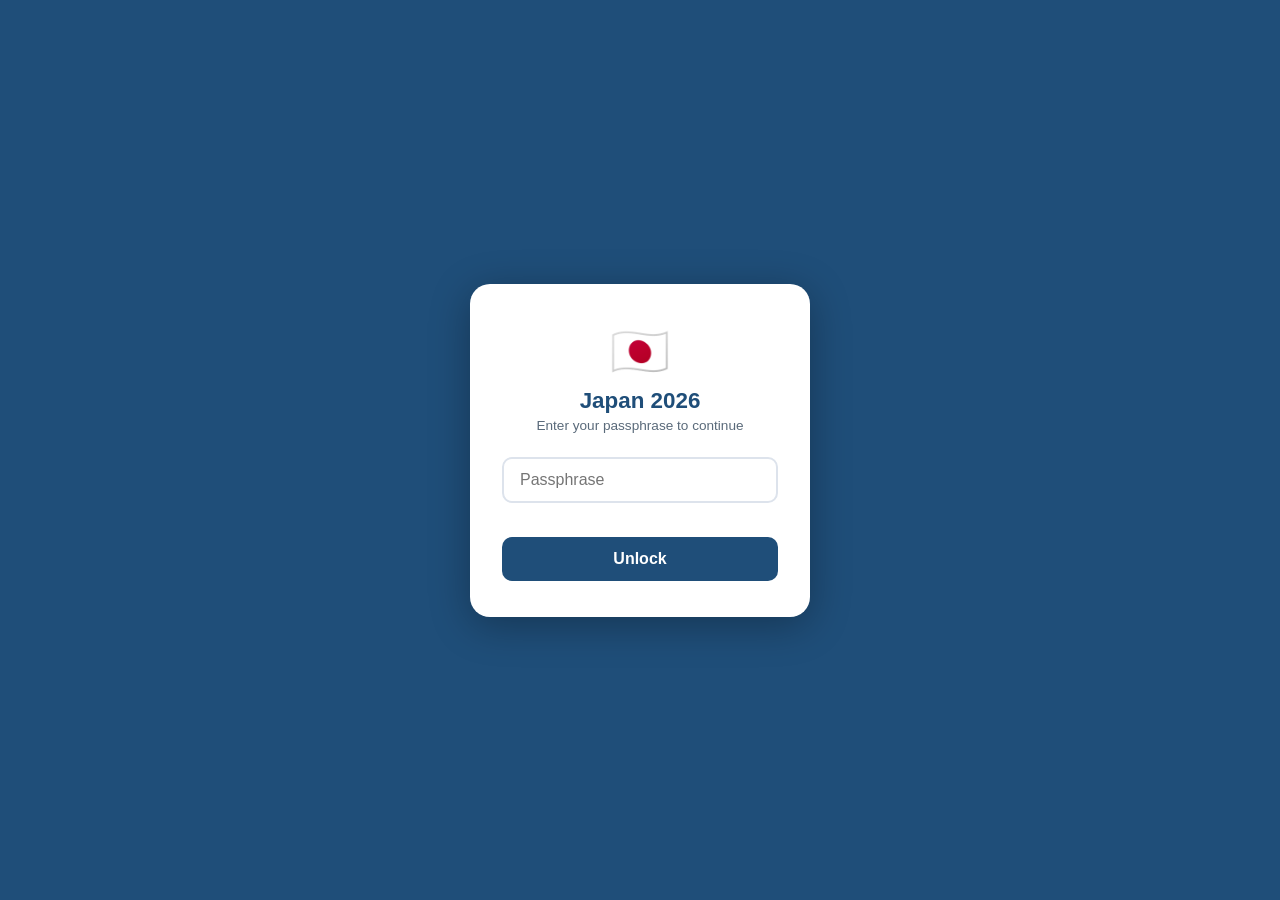
==== commit 7b140472: "Split itinerary into Today tab + Itinerary tab Today tab (1st): countdown + pre-trip to-do before tr" ====
--- a/index.html
+++ b/index.html
@@ -40,6 +40,11 @@
       <div id="itinerary-content"></div>
     </section>
 
+    <!-- TAB: SCHEDULE -->
+    <section id="tab-schedule" class="tab-panel">
+      <div id="schedule-content"></div>
+    </section>
+
     <!-- TAB: HOTELS -->
     <section id="tab-hotels" class="tab-panel">
       <div id="hotels-content"></div>
@@ -62,7 +67,7 @@
 
     <!-- TAB: LEARN -->
     <section id="tab-learn" class="tab-panel">
-      <iframe src="sumo_explainer.html" id="sumo-iframe" style="width:100%;height:100%;border:none;display:block;"></iframe>
+      <div id="learn-content"></div>
     </section>
 
   </main>
@@ -77,6 +82,10 @@
         </span>
       </span>
       <span class="nav-label">Today</span>
+    </button>
+    <button class="nav-btn" data-tab="schedule">
+      <span class="nav-icon">📅</span>
+      <span class="nav-label">Itinerary</span>
     </button>
     <button class="nav-btn" data-tab="hotels">
       <span class="nav-icon">🏨</span>
@@ -108,6 +117,7 @@
   <script src="js/trains.js"></script>
   <script src="js/onsens.js"></script>
   <script src="js/checklists.js"></script>
+  <script src="js/learn.js"></script>
   <script src="js/app.js"></script>
 </body>
 </html>
--- a/css/styles.css
+++ b/css/styles.css
@@ -406,10 +406,15 @@
   display: flex;
   overflow-x: auto;
   gap: 6px;
-  padding-bottom: 8px;
-  margin-bottom: 14px;
+  padding: 8px 16px;
+  margin: 0 -16px 14px;
   scrollbar-width: none;
   -ms-overflow-style: none;
+  position: sticky;
+  top: var(--header-h);
+  z-index: 10;
+  background: var(--bg);
+  border-bottom: 1px solid var(--border);
 }
 .day-picker::-webkit-scrollbar { display: none; }
 
@@ -678,6 +683,155 @@
   line-height: 1.45;
 }
 
+.hotel-checkin-note {
+  display: flex;
+  gap: 8px;
+  align-items: flex-start;
+  margin-top: 8px;
+  padding: 8px 12px;
+  background: rgba(37, 99, 168, 0.08);
+  border-left: 3px solid var(--navy-light);
+  border-radius: var(--radius-sm);
+  font-size: 0.82rem;
+  color: var(--text);
+  line-height: 1.45;
+}
+
+/* ---------- Hotel Booking Checklist ---------- */
+.hotel-checklist-card {
+  background: var(--surface);
+  border: 1px solid var(--border);
+  border-radius: var(--radius);
+  padding: 16px;
+  margin-bottom: 16px;
+  box-shadow: var(--shadow);
+}
+
+.hotel-checklist-header {
+  display: flex;
+  align-items: center;
+  justify-content: space-between;
+  margin-bottom: 10px;
+}
+
+.hotel-checklist-title {
+  font-size: 1rem;
+  font-weight: 700;
+  color: var(--text);
+}
+
+.hotel-checklist-progress {
+  font-size: 0.78rem;
+  font-weight: 700;
+  color: var(--text-muted);
+  background: var(--surface2);
+  border: 1px solid var(--border);
+  border-radius: 20px;
+  padding: 3px 10px;
+}
+.hotel-checklist-progress.progress-done {
+  background: rgba(46,125,50,0.12);
+  color: var(--green-car);
+  border-color: rgba(46,125,50,0.3);
+}
+
+.hotel-checklist-bar {
+  height: 5px;
+  background: var(--surface2);
+  border-radius: 3px;
+  overflow: hidden;
+  margin-bottom: 10px;
+}
+.hotel-checklist-fill {
+  height: 100%;
+  background: var(--navy);
+  border-radius: 3px;
+  transition: width 0.3s ease;
+}
+
+.hotel-checklist-done {
+  font-size: 0.82rem;
+  font-weight: 600;
+  color: var(--green-car);
+  margin-bottom: 8px;
+  text-align: center;
+}
+
+.hotel-checklist-list {
+  display: flex;
+  flex-direction: column;
+  gap: 2px;
+}
+
+.hotel-checklist-row {
+  display: flex;
+  align-items: center;
+  gap: 10px;
+  padding: 8px 4px;
+  border-radius: var(--radius-sm);
+  transition: background 0.1s;
+}
+.hotel-checklist-row:not(:last-child) {
+  border-bottom: 1px solid var(--border);
+}
+.hcr-done .hcr-name { text-decoration: line-through; color: var(--text-muted); }
+
+.hcr-checkbox {
+  width: 26px;
+  height: 26px;
+  flex-shrink: 0;
+  border-radius: 6px;
+  border: 2px solid var(--border);
+  background: var(--surface2);
+  color: var(--text-muted);
+  font-size: 0.85rem;
+  font-weight: 700;
+  display: flex;
+  align-items: center;
+  justify-content: center;
+  cursor: pointer;
+  transition: background 0.15s, border-color 0.15s, color 0.15s;
+  -webkit-tap-highlight-color: transparent;
+}
+.hcr-checked {
+  background: var(--navy);
+  border-color: var(--navy);
+  color: white;
+}
+
+.hcr-info {
+  flex: 1;
+  min-width: 0;
+}
+.hcr-name {
+  font-size: 0.85rem;
+  font-weight: 600;
+  color: var(--text);
+  white-space: nowrap;
+  overflow: hidden;
+  text-overflow: ellipsis;
+}
+.hcr-dates {
+  font-size: 0.72rem;
+  color: var(--text-muted);
+  margin-top: 1px;
+}
+
+.hcr-book-btn {
+  flex-shrink: 0;
+  padding: 5px 12px;
+  background: var(--navy);
+  color: white;
+  border-radius: 20px;
+  font-size: 0.75rem;
+  font-weight: 700;
+  text-decoration: none;
+  transition: background 0.15s;
+  -webkit-tap-highlight-color: transparent;
+}
+.hcr-book-btn:hover { background: var(--navy-dark); color: white; }
+
+/* ---------- Hotel Actions ---------- */
 .hotel-actions {
   display: flex;
   gap: 8px;
@@ -1102,9 +1256,9 @@
 }
 
 .pretodo-progress {
-  height: 6px;
+  height: 12px;
   background: var(--surface2);
-  border-radius: 3px;
+  border-radius: 6px;
   overflow: hidden;
   border: 1px solid var(--border);
   margin-bottom: 14px;
@@ -1113,7 +1267,7 @@
 .pretodo-progress-fill {
   height: 100%;
   background: linear-gradient(90deg, var(--navy), var(--navy-light));
-  border-radius: 3px;
+  border-radius: 6px;
   transition: width 0.4s ease;
 }
 
@@ -1335,3 +1489,197 @@
 }
 #loading .load-flag { font-size: 4rem; }
 #loading .load-text { color: white; font-size: 1rem; opacity: 0.8; }
+
+/* ---------- Learn Tab ---------- */
+#tab-learn { padding: 0 0 8px 0; }
+
+.learn-header {
+  display: flex;
+  justify-content: space-between;
+  align-items: center;
+  padding: 18px 16px 8px;
+}
+.learn-header-title { font-size: 1rem; font-weight: 700; color: var(--text); }
+.learn-header-count { font-size: 0.82rem; color: var(--text-muted); }
+
+.learn-progress-bar {
+  height: 14px;
+  background: var(--border);
+  margin: 0 16px 16px;
+  border-radius: 7px;
+  overflow: hidden;
+}
+.learn-progress-fill {
+  height: 100%;
+  background: var(--gold);
+  border-radius: 7px;
+  transition: width 0.4s ease;
+}
+
+.learn-list { display: flex; flex-direction: column; gap: 10px; padding: 0 16px 16px; }
+
+.learn-card {
+  display: flex;
+  align-items: center;
+  gap: 14px;
+  background: var(--surface);
+  border: 1px solid var(--border);
+  border-radius: 14px;
+  padding: 16px;
+  cursor: pointer;
+  transition: background 0.15s, border-color 0.15s;
+}
+.learn-card:active { background: var(--border); }
+.learn-card.learned { border-color: var(--gold); }
+
+.learn-card-emoji { font-size: 2rem; flex-shrink: 0; }
+
+.learn-card-body { flex: 1; min-width: 0; }
+.learn-card-title { font-size: 0.95rem; font-weight: 700; color: var(--white); margin-bottom: 2px; }
+.learn-card-sub   { font-size: 0.75rem; color: var(--gold); margin-bottom: 4px; }
+.learn-card-desc  { font-size: 0.8rem; color: var(--muted); line-height: 1.4; }
+
+.learn-card-arrow {
+  font-size: 1.4rem;
+  color: var(--muted);
+  flex-shrink: 0;
+  font-weight: 300;
+}
+.learn-card.learned .learn-card-arrow { color: var(--gold); font-size: 1.1rem; }
+
+/* ---------- Learn Overlay (full-screen reader) ---------- */
+.learn-overlay {
+  position: fixed;
+  inset: 0;
+  z-index: 9999;
+  display: flex;
+  flex-direction: column;
+  background: #1a1008;
+}
+
+.learn-overlay-bar {
+  display: flex;
+  align-items: center;
+  gap: 8px;
+  padding: 10px 12px;
+  padding-top: calc(10px + env(safe-area-inset-top));
+  background: rgba(0,0,0,0.7);
+  border-bottom: 1px solid rgba(255,255,255,0.1);
+  flex-shrink: 0;
+}
+
+.learn-back-btn {
+  background: rgba(255,255,255,0.12);
+  border: none;
+  color: #fff;
+  font-size: 0.85rem;
+  padding: 6px 12px;
+  border-radius: 20px;
+  cursor: pointer;
+  white-space: nowrap;
+  flex-shrink: 0;
+}
+
+.learn-overlay-label {
+  flex: 1;
+  font-size: 0.82rem;
+  font-weight: 600;
+  color: #fff;
+  text-align: center;
+  overflow: hidden;
+  text-overflow: ellipsis;
+  white-space: nowrap;
+}
+
+.learn-mark-btn {
+  background: rgba(200,150,12,0.2);
+  border: 1px solid rgba(200,150,12,0.4);
+  color: #C8960C;
+  font-size: 0.78rem;
+  padding: 6px 10px;
+  border-radius: 20px;
+  cursor: pointer;
+  white-space: nowrap;
+  flex-shrink: 0;
+  transition: background 0.2s;
+}
+.learn-mark-btn.marked {
+  background: rgba(200,150,12,0.35);
+  border-color: #C8960C;
+  color: #fff;
+}
+
+.learn-iframe {
+  flex: 1;
+  width: 100%;
+  border: none;
+  display: block;
+}
+
+/* ---------- Sumo Guide link in activity tiles ---------- */
+.learn-link-btn {
+  background: rgba(200,150,12,0.15);
+  border: 1px solid rgba(200,150,12,0.35);
+  color: #C8960C;
+  font-size: 0.75rem;
+  padding: 4px 10px;
+  border-radius: 14px;
+  cursor: pointer;
+  font-family: inherit;
+  transition: background 0.15s;
+}
+.learn-link-btn:active { background: rgba(200,150,12,0.3); }
+
+/* ---------- Today Glance Card (during trip) ---------- */
+.today-glance-card {
+  background: linear-gradient(135deg, var(--navy) 0%, var(--navy-dark) 100%);
+  color: #fff;
+  border-radius: var(--radius);
+  padding: 28px 20px 24px;
+  text-align: center;
+  margin-bottom: 16px;
+}
+.today-glance-label {
+  font-size: 0.7rem;
+  font-weight: 800;
+  letter-spacing: 0.12em;
+  text-transform: uppercase;
+  opacity: 0.7;
+  margin-bottom: 8px;
+}
+.today-glance-title {
+  font-size: 1.4rem;
+  font-weight: 800;
+  margin-bottom: 12px;
+  line-height: 1.2;
+}
+.today-glance-meta {
+  display: flex;
+  justify-content: center;
+  gap: 12px;
+  font-size: 0.82rem;
+  opacity: 0.85;
+  margin-bottom: 20px;
+  flex-wrap: wrap;
+}
+.today-glance-btn {
+  background: rgba(255,255,255,0.15);
+  border: 1.5px solid rgba(255,255,255,0.4);
+  color: #fff;
+  padding: 10px 24px;
+  border-radius: 24px;
+  font-size: 0.9rem;
+  font-weight: 700;
+  cursor: pointer;
+  font-family: inherit;
+  transition: background 0.15s;
+}
+.today-glance-btn:hover { background: rgba(255,255,255,0.25); }
+
+/* ---------- Nav: 7-button fix ---------- */
+.nav-btn {
+  min-width: 0;
+  padding: 0 2px;
+}
+.nav-icon { font-size: 1.2rem; }
+.nav-label { font-size: 0.6rem; white-space: nowrap; overflow: hidden; text-overflow: ellipsis; max-width: 100%; }
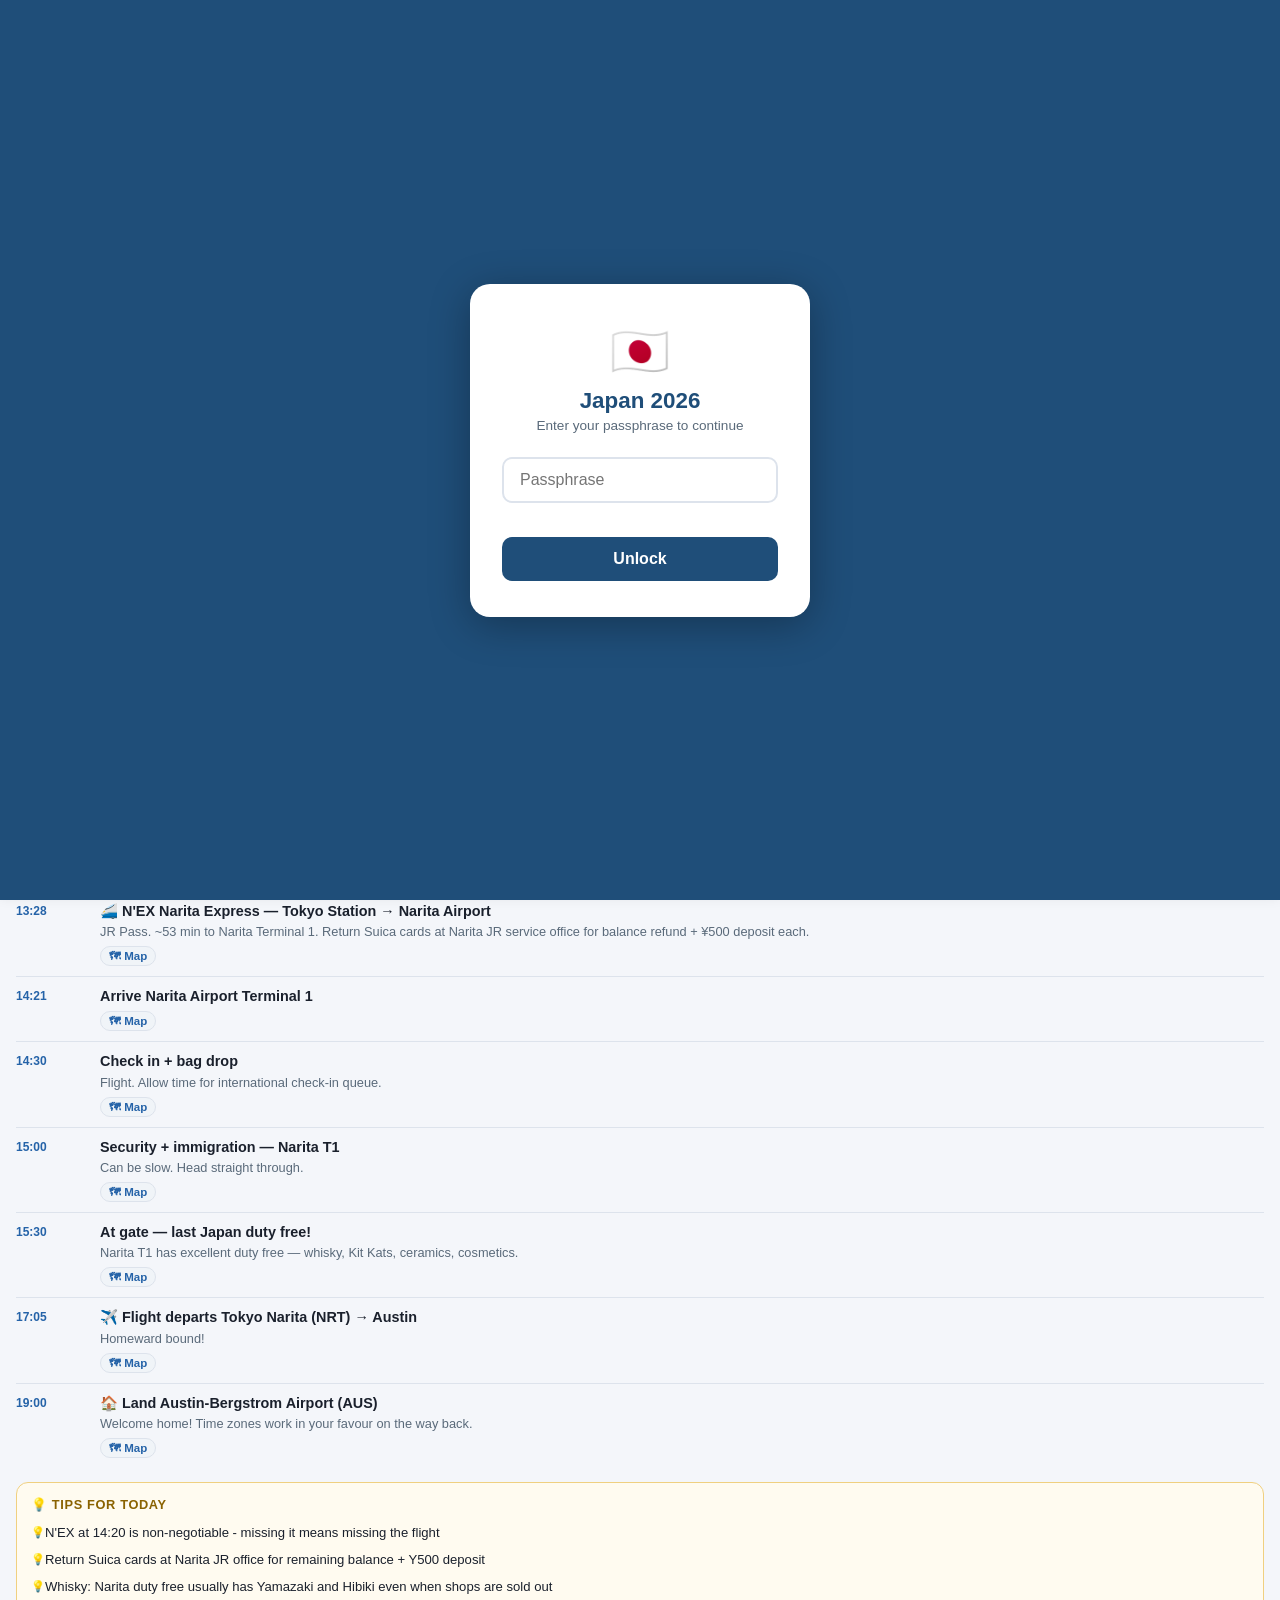
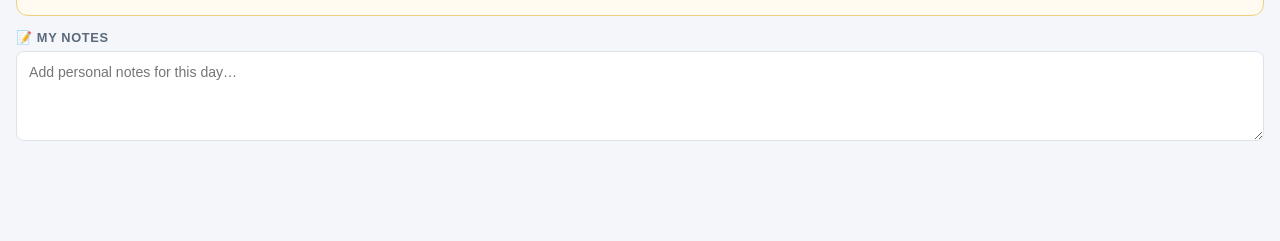
==== commit 2803a11d: "Remove Today tab — merge into Itinerary tab with calendar badge icon - Removed separate Today glance" ====
--- a/index.html
+++ b/index.html
@@ -36,12 +36,7 @@
   <main id="main-content">
 
     <!-- TAB: ITINERARY -->
-    <section id="tab-itinerary" class="tab-panel active">
-      <div id="itinerary-content"></div>
-    </section>
-
-    <!-- TAB: SCHEDULE -->
-    <section id="tab-schedule" class="tab-panel">
+    <section id="tab-schedule" class="tab-panel active">
       <div id="schedule-content"></div>
     </section>
 
@@ -74,17 +69,13 @@
 
   <!-- BOTTOM NAV -->
   <nav id="bottom-nav">
-    <button class="nav-btn active" data-tab="itinerary">
+    <button class="nav-btn active" data-tab="schedule">
       <span class="nav-icon">
         <span class="cal-badge">
           <span class="cal-month" id="cal-month"></span>
           <span class="cal-day" id="cal-day"></span>
         </span>
       </span>
-      <span class="nav-label">Today</span>
-    </button>
-    <button class="nav-btn" data-tab="schedule">
-      <span class="nav-icon">📅</span>
       <span class="nav-label">Itinerary</span>
     </button>
     <button class="nav-btn" data-tab="hotels">
--- a/css/styles.css
+++ b/css/styles.css
@@ -339,6 +339,8 @@
 .badge-gold    { background: var(--gold);  color: #3a2a00; }
 .badge-green   { background: var(--green-car); color: white; }
 .badge-muted   { background: var(--surface2); color: var(--text-muted); border: 1px solid var(--border); }
+.badge-urgent  { background: #C00000; color: white; font-weight: 700; animation: pulse-urgent 1.5s ease-in-out infinite; }
+@keyframes pulse-urgent { 0%,100% { opacity:1; } 50% { opacity:.65; } }
 
 /* ---------- ITINERARY TAB ---------- */
 .countdown-card {
@@ -466,6 +468,117 @@
 }
 .day-header-meta span { display: flex; align-items: center; gap: 4px; }
 
+/* Day badges (luggage forward, Fuji, rest day) */
+.day-badges {
+  display: flex;
+  flex-wrap: wrap;
+  gap: 6px;
+  margin-top: 10px;
+}
+.day-badge {
+  font-size: 0.72rem;
+  font-weight: 700;
+  padding: 3px 10px;
+  border-radius: 20px;
+  letter-spacing: 0.01em;
+}
+.badge-luggage { background: #e8f0fe; color: #1a56a0; }
+.badge-fuji    { background: #e6f4ea; color: #1e6e3a; }
+.badge-rest    { background: #fce8e6; color: #a0220a; }
+.badge-maiko   { background: #fce4f0; color: #9a1060; }
+.badge-tour    { background: #f0e8fe; color: #5020a0; }
+.badge-train   { background: #e0f0ff; color: #0a4a90; }
+@media (prefers-color-scheme: dark) {
+  .badge-luggage { background: #1a2a4a; color: #7ab3f0; }
+  .badge-fuji    { background: #142a1e; color: #6dba8a; }
+  .badge-rest    { background: #3a1a16; color: #f09080; }
+  .badge-maiko   { background: #2a1020; color: #e070b0; }
+  .badge-tour    { background: #1e1030; color: #b080f0; }
+  .badge-train   { background: #0a1e30; color: #70b8f0; }
+}
+
+/* Day tour card (full day organised tour) */
+.day-tour-card {
+  display: flex;
+  gap: 14px;
+  background: var(--surface2);
+  border: 1.5px solid var(--border);
+  border-radius: var(--radius);
+  padding: 16px;
+  margin-bottom: 14px;
+}
+.day-tour-icon { font-size: 2rem; flex-shrink: 0; }
+.day-tour-body { flex: 1; }
+.day-tour-title { font-size: 1rem; font-weight: 800; margin-bottom: 6px; }
+.day-tour-note {
+  font-size: 0.78rem;
+  color: var(--text-muted);
+  font-style: italic;
+  margin-bottom: 12px;
+  padding: 6px 10px;
+  background: var(--surface);
+  border-radius: 6px;
+  border-left: 3px solid #7040c0;
+}
+.day-tour-item {
+  font-size: 0.85rem;
+  padding: 6px 0;
+  border-bottom: 1px solid var(--border);
+  display: flex;
+  gap: 10px;
+  flex-wrap: wrap;
+}
+.day-tour-item:last-child { border-bottom: none; }
+.day-tour-time { font-weight: 700; color: var(--navy-light); min-width: 60px; flex-shrink: 0; }
+@media (prefers-color-scheme: dark) { .day-tour-time { color: #60a0d8; } }
+.day-tour-desc { font-size: 0.78rem; color: var(--text-muted); width: 100%; margin-top: 2px; }
+
+/* NOT JR Pass badge on transport items */
+.activity-not-jr { background: #fff8e8; border-radius: 8px; padding: 8px 10px; margin: 2px 0; }
+@media (prefers-color-scheme: dark) {
+  .activity-not-jr { background: #2e2010; }
+}
+.not-jr-badge {
+  display: inline-block;
+  font-size: 0.7rem;
+  font-weight: 700;
+  color: #b85000;
+  background: #fff0d0;
+  border: 1px solid #e8b840;
+  border-radius: 10px;
+  padding: 2px 8px;
+  margin: 3px 0 5px;
+}
+@media (prefers-color-scheme: dark) {
+  .not-jr-badge { background: #3a2800; color: #f0a840; border-color: #7a5800; }
+}
+
+/* Optional activity collapsible block */
+.optional-block {
+  border: 1.5px dashed var(--border);
+  border-radius: var(--radius);
+  padding: 12px 14px;
+  margin-bottom: 14px;
+  background: var(--surface2);
+  opacity: 0.85;
+}
+.optional-summary {
+  font-size: 0.82rem;
+  font-weight: 700;
+  color: var(--text-muted);
+  cursor: pointer;
+  list-style: none;
+  text-transform: uppercase;
+  letter-spacing: 0.03em;
+}
+.optional-summary::-webkit-details-marker { display: none; }
+.optional-body {
+  font-size: 0.82rem;
+  color: var(--text-muted);
+  line-height: 1.55;
+  margin-top: 10px;
+}
+
 /* Activity list */
 .activity-list { margin-bottom: 14px; }
 
@@ -856,6 +969,20 @@
   .btn-secondary:hover { background: var(--navy); color: white; }
 }
 
+.btn-book-now {
+  flex: 1;
+  padding: 8px 12px;
+  border-radius: var(--radius-sm);
+  background: var(--red);
+  border: 1px solid var(--red);
+  font-size: 0.82rem;
+  font-weight: 700;
+  color: white;
+  text-align: center;
+  transition: all 0.15s;
+}
+.btn-book-now:hover { background: #900000; border-color: #900000; }
+
 /* ---------- TRAINS TAB ---------- */
 .trains-note {
   background: var(--surface2);
@@ -880,6 +1007,18 @@
   border-color: var(--gold);
   box-shadow: 0 2px 8px rgba(201,168,76,0.2);
 }
+
+.train-card.bus-card {
+  border-color: #e67e22;
+  border-left: 4px solid #e67e22;
+}
+.train-card.bus-card .train-card-header {
+  background: linear-gradient(135deg, #3d1f00, #5a3200);
+}
+.train-card.bus-card .train-from-to { color: white; }
+.train-card.bus-card .train-arrow { color: rgba(255,255,255,0.5); }
+.train-card.bus-card .train-name-line { color: rgba(255,255,255,0.65); }
+.badge-bus { background: #e67e22; color: white; }
 
 .train-card.green-car {
   border-color: var(--green-car);
@@ -975,6 +1114,99 @@
   font-size: 0.75rem;
   color: var(--text-muted);
   border-left: 3px solid var(--navy);
+}
+
+/* Train number line under train name */
+.train-number-line {
+  font-size: 0.72rem;
+  color: var(--text-muted);
+  margin-top: 3px;
+  font-style: italic;
+}
+
+/* Series badge (N700S, HC85, etc.) */
+.badge-series {
+  background: var(--surface2);
+  color: var(--text-muted);
+  font-size: 0.63rem;
+  padding: 2px 7px;
+  border-radius: 999px;
+  border: 1px solid var(--border);
+  margin-top: 4px;
+  display: inline-block;
+}
+
+/* Green Car available section */
+.train-green-car-row {
+  display: flex;
+  gap: 8px;
+  align-items: flex-start;
+  margin: 0 14px 12px;
+  padding: 9px 12px;
+  background: rgba(46, 125, 50, 0.1);
+  border: 1px solid rgba(46, 125, 50, 0.28);
+  border-radius: var(--radius-sm);
+}
+.train-green-car-row .green-car-icon { font-size: 1rem; flex-shrink: 0; margin-top: 1px; }
+.train-green-car-row .green-car-info { font-size: 0.76rem; color: var(--text); line-height: 1.5; }
+.train-green-car-row .green-car-info strong { color: #4caf50; }
+.green-car-price { color: var(--text-muted); }
+.green-car-note { margin-top: 4px; color: var(--text-muted); font-size: 0.72rem; line-height: 1.5; }
+
+/* No Green Car info row */
+.train-no-green-car-row {
+  display: flex;
+  gap: 8px;
+  align-items: flex-start;
+  margin: 0 14px 12px;
+  padding: 7px 10px;
+  background: var(--surface2);
+  border-radius: var(--radius-sm);
+  font-size: 0.72rem;
+  color: var(--text-muted);
+  line-height: 1.5;
+}
+
+/* Booking section */
+.train-booking-section {
+  margin: 0 14px 14px;
+  padding: 10px 12px;
+  background: rgba(31, 78, 121, 0.08);
+  border: 1px solid rgba(31, 78, 121, 0.2);
+  border-radius: var(--radius-sm);
+}
+.train-booking-label {
+  font-size: 0.7rem;
+  font-weight: 700;
+  color: var(--navy-light, #5b9bd5);
+  text-transform: uppercase;
+  letter-spacing: 0.05em;
+  margin-bottom: 6px;
+}
+.train-booking-how {
+  font-size: 0.75rem;
+  color: var(--text);
+  line-height: 1.55;
+  margin-bottom: 8px;
+}
+.train-book-btn {
+  display: inline-block;
+  padding: 6px 14px;
+  background: var(--navy);
+  color: white;
+  border-radius: var(--radius-sm);
+  font-size: 0.74rem;
+  font-weight: 600;
+  text-decoration: none;
+  transition: background 0.15s;
+}
+.train-book-btn:hover { background: var(--red); }
+
+@media (prefers-color-scheme: light) {
+  .train-booking-label { color: var(--navy); }
+  .train-green-car-row { background: rgba(46, 125, 50, 0.06); }
+  .train-green-car-row .green-car-info strong { color: #2e7d32; }
+  .train-booking-section { background: rgba(31, 78, 121, 0.04); }
 }
 
 .jr-pass-tag {
@@ -1118,6 +1350,13 @@
   background: var(--surface2);
   border-radius: var(--radius-sm);
   border-left: 3px solid var(--navy);
+  margin-top: 6px;
+}
+.onsen-pay  { border-left-color: #e07020; color: #8a4000; background: #fff4e6; }
+.onsen-taxi { border-left-color: #308030; color: #1a5020; background: #eaf5ea; }
+@media (prefers-color-scheme: dark) {
+  .onsen-pay  { background: #2e1a00; color: #f0a060; border-left-color: #c06020; }
+  .onsen-taxi { background: #102010; color: #70c070; border-left-color: #408040; }
 }
 
 /* ---------- CHECKLISTS TAB ---------- */
@@ -1406,6 +1645,42 @@
   line-height: 1.5;
 }
 .suzuka-alert-msg strong { color: #ff6d00; }
+
+/* Fuji view alert banner */
+.fuji-alert {
+  display: flex;
+  align-items: center;
+  gap: 12px;
+  background: #e8f5e8;
+  border: 1.5px solid #6ab06a;
+  border-radius: var(--radius);
+  padding: 12px 14px;
+  margin-bottom: 12px;
+}
+.fuji-alert-icon { font-size: 1.4rem; }
+.fuji-alert-title { font-size: 0.85rem; font-weight: 700; color: #1e5e1e; }
+@media (prefers-color-scheme: dark) {
+  .fuji-alert { background: #0e2e0e; border-color: #3a7a3a; }
+  .fuji-alert-title { color: #80cc80; }
+}
+
+/* Maiko alert banner */
+.maiko-alert {
+  display: flex;
+  align-items: center;
+  gap: 12px;
+  background: #fce4f0;
+  border: 1.5px solid #d060a0;
+  border-radius: var(--radius);
+  padding: 12px 14px;
+  margin-bottom: 12px;
+}
+.maiko-alert-icon { font-size: 1.4rem; }
+.maiko-alert-title { font-size: 0.85rem; font-weight: 700; color: #8a1060; }
+@media (prefers-color-scheme: dark) {
+  .maiko-alert { background: #2a0e1e; border-color: #a04080; }
+  .maiko-alert-title { color: #e080c0; }
+}
 
 /* ---------- Train Warning Badge (train 8b) ---------- */
 .train-warning {
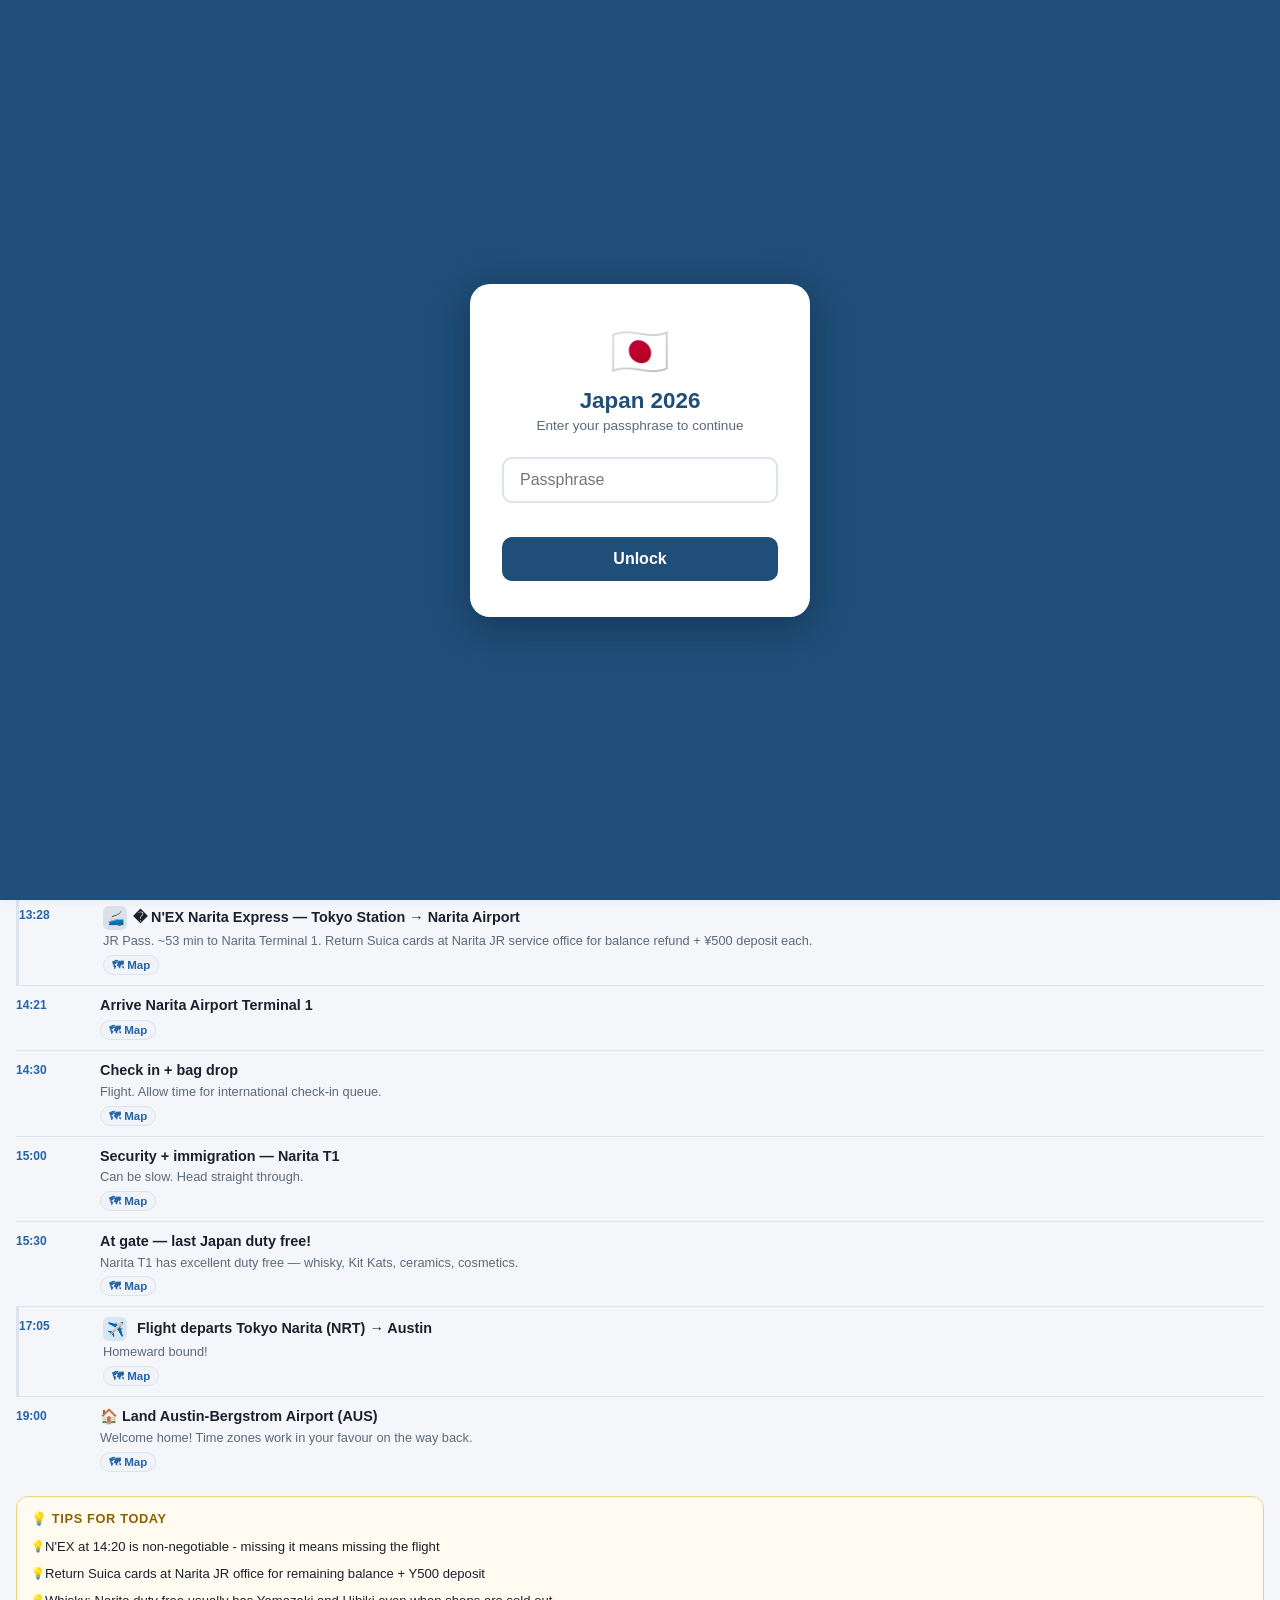
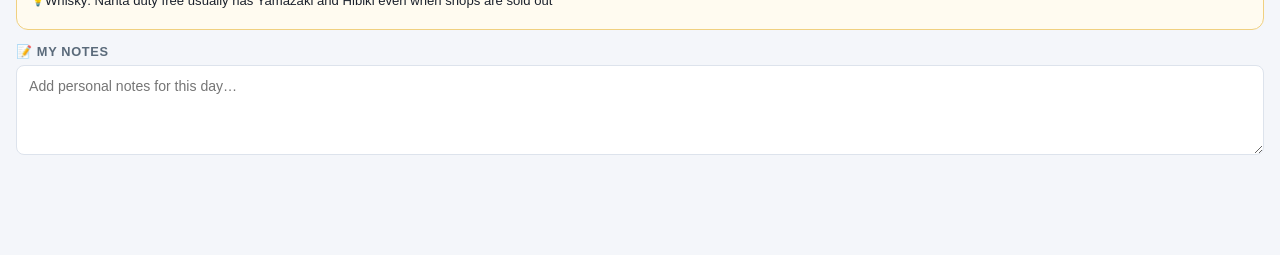
==== commit 884f5b5b: "Fix SW absolute-path bug + favicon 404 + metro badge detection SW bug: ASSETS used '/index.html' etc" ====
--- a/index.html
+++ b/index.html
@@ -10,6 +10,7 @@
   <meta name="description" content="Japan Trip 2026 — Personal Travel Companion">
   <title>Japan 2026</title>
   <link rel="manifest" href="manifest.json">
+  <link rel="icon" href="icons/icon-192.png" type="image/png">
   <link rel="apple-touch-icon" href="icons/icon-192.png">
   <link rel="stylesheet" href="css/styles.css">
 </head>
--- a/css/styles.css
+++ b/css/styles.css
@@ -619,13 +619,47 @@
   margin-bottom: 4px;
 }
 
-.activity-transport {
-  font-size: 0.75rem;
-  color: var(--text-light);
-  display: flex;
-  align-items: center;
-  gap: 4px;
-}
+/* Transport badge — shown before activity name */
+.transport-badge {
+  display: inline-flex;
+  align-items: center;
+  justify-content: center;
+  width: 24px;
+  height: 24px;
+  border-radius: 6px;
+  font-size: 14px;
+  margin-right: 6px;
+  vertical-align: middle;
+  flex-shrink: 0;
+  line-height: 1;
+}
+.tb-shinkansen { background: rgba(31,78,121,0.12); }
+.tb-ltd        { background: rgba(62,39,35,0.10); }
+.tb-bus        { background: rgba(230,81,0,0.12); }
+.tb-train      { background: rgba(25,118,210,0.12); }
+.tb-ropeway    { background: rgba(46,125,50,0.12); }
+.tb-taxi       { background: rgba(212,175,55,0.20); }
+.tb-flight     { background: rgba(2,119,189,0.12); }
+.tb-ferry      { background: rgba(0,121,107,0.12); }
+.tb-walk       { background: rgba(120,120,120,0.10); }
+
+@media (prefers-color-scheme: dark) {
+  .tb-shinkansen { background: rgba(99,155,210,0.18); }
+  .tb-ltd        { background: rgba(180,140,120,0.15); }
+  .tb-bus        { background: rgba(255,140,80,0.18); }
+  .tb-train      { background: rgba(99,165,255,0.18); }
+  .tb-ropeway    { background: rgba(100,200,120,0.18); }
+  .tb-taxi       { background: rgba(212,175,55,0.22); }
+  .tb-flight     { background: rgba(80,180,255,0.18); }
+  .tb-ferry      { background: rgba(0,200,180,0.18); }
+  .tb-walk       { background: rgba(180,180,180,0.15); }
+}
+
+/* Row-level highlight for transport activities */
+.activity-item.activity-transport {
+  border-left: 3px solid var(--border);
+}
+.activity-item.activity-transport.tb-shinkansen-row { border-left-color: var(--navy); }
 
 .activity-actions {
   display: flex;
